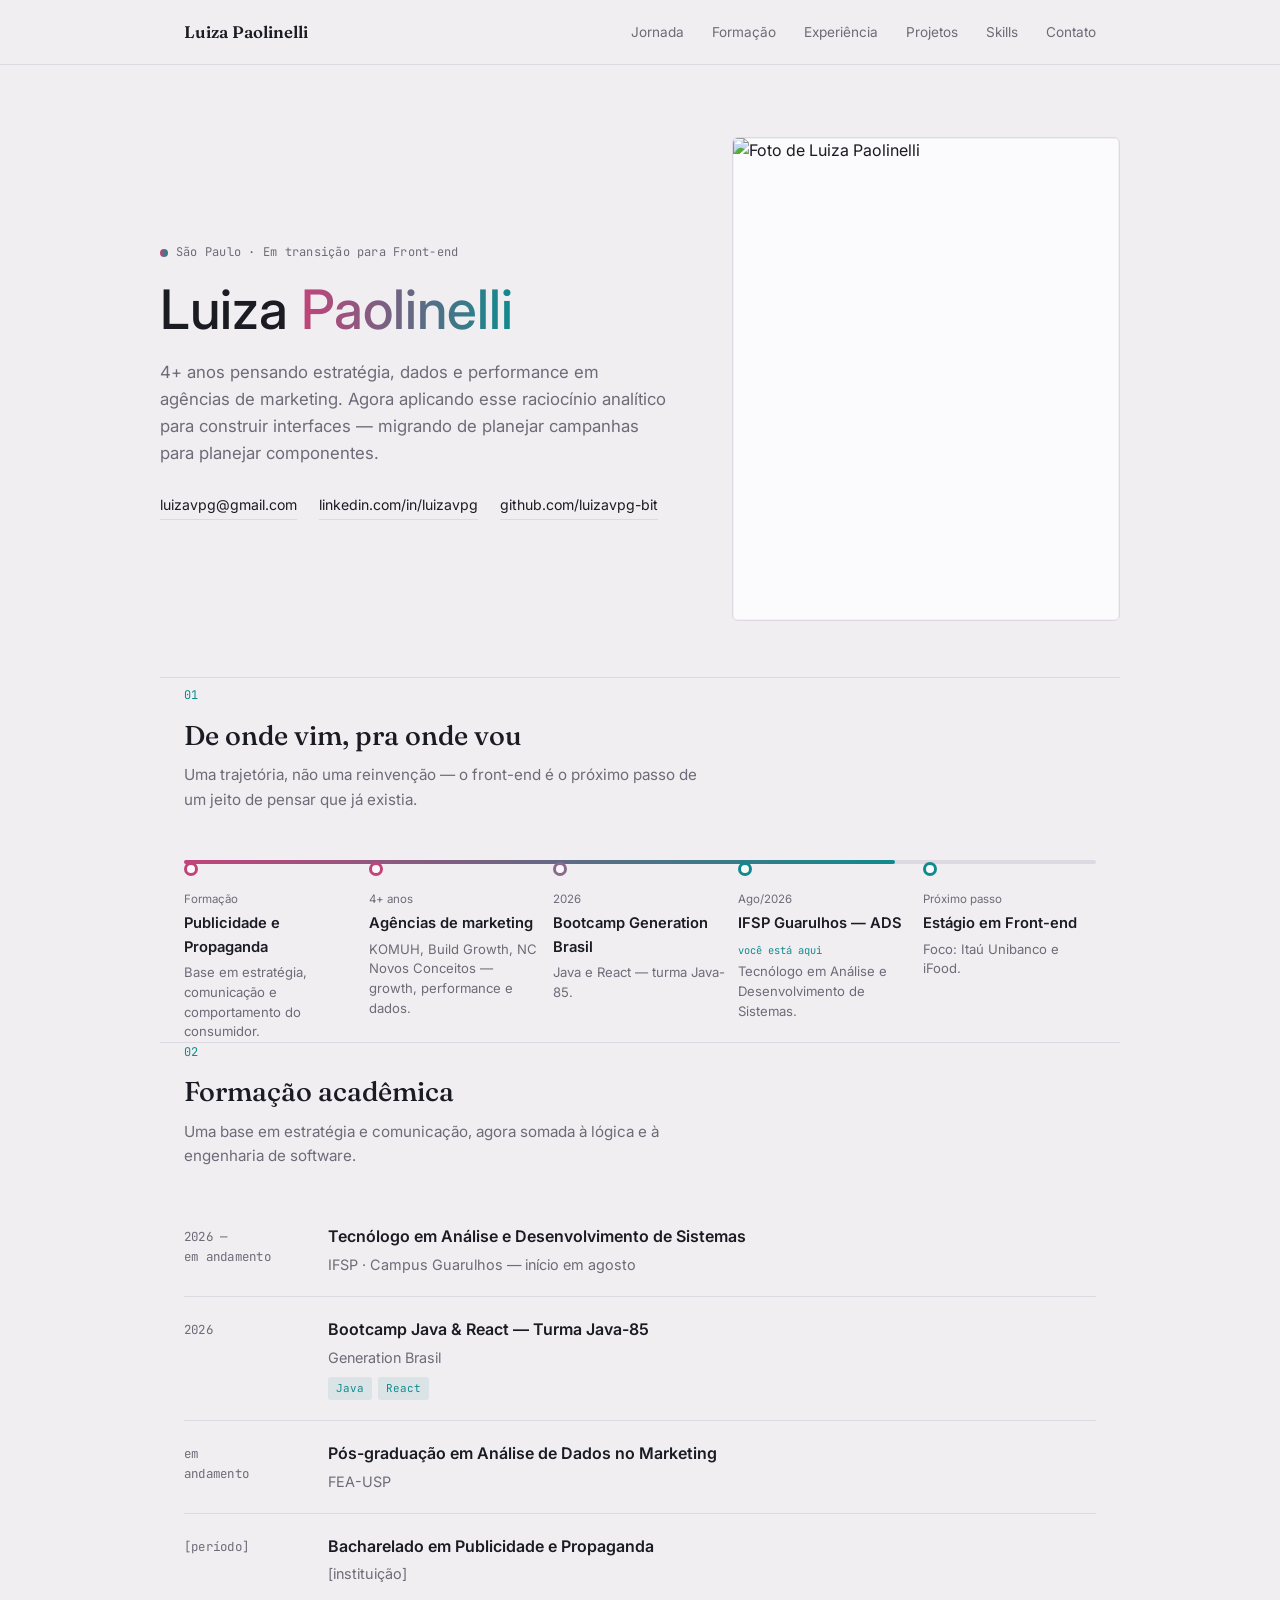
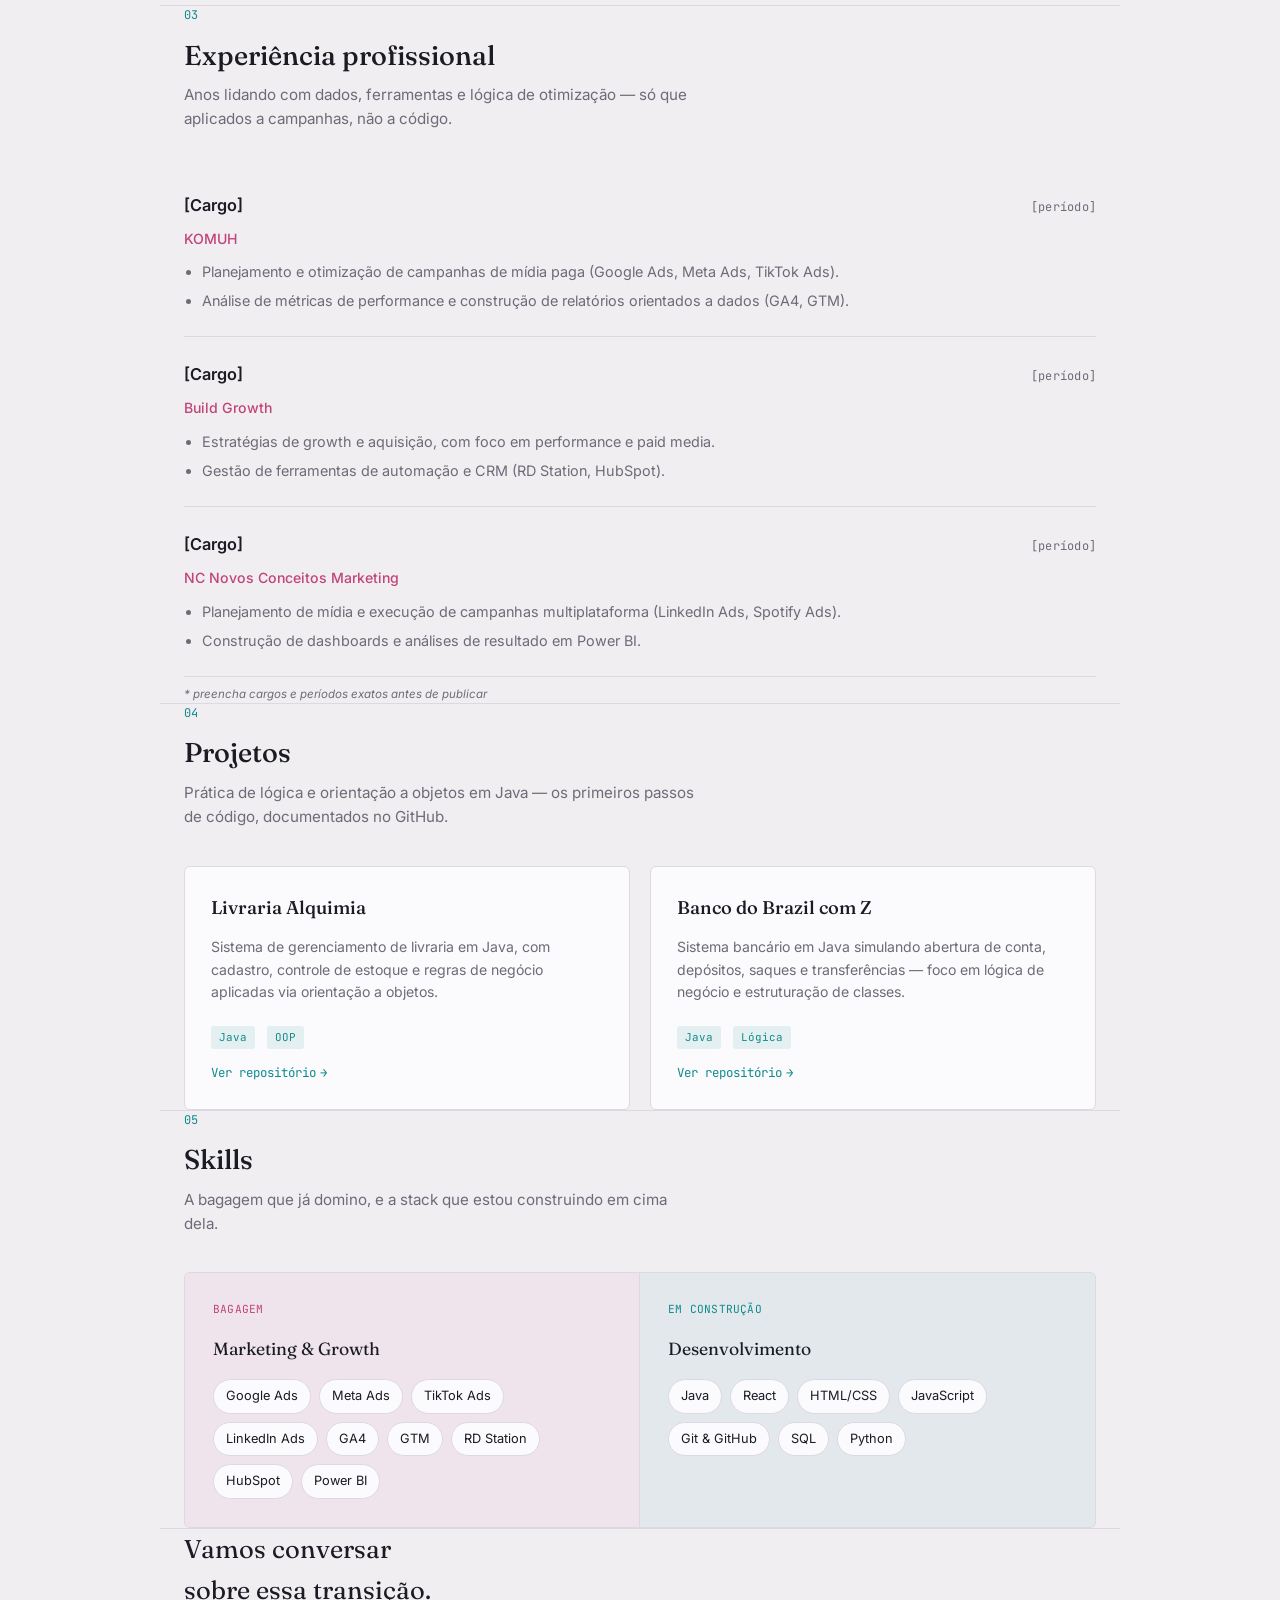
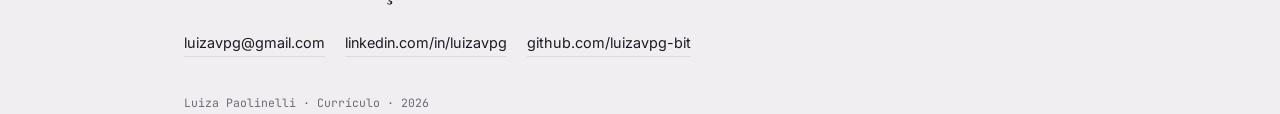
==== index.html @ 7f9cb130 "Add initial HTML resume for Luiza Paolinelli Initial commit of the HTML resume for Luiza Paolinelli," ====
<!DOCTYPE html>
<html lang="pt-BR">
<head>
<meta charset="UTF-8">
<meta name="viewport" content="width=device-width, initial-scale=1">
<title>Luiza Paolinelli — Marketing → Front-end</title>
<meta name="description" content="Currículo de Luiza Paolinelli — em transição de marketing e growth para desenvolvimento front-end.">
<link rel="preconnect" href="https://fonts.googleapis.com">
<link rel="preconnect" href="https://fonts.gstatic.com" crossorigin>
<link href="https://fonts.googleapis.com/css2?family=Fraunces:opsz,wght@9..144,400;9..144,500;9..144,600&family=Inter:wght@400;500;600&family=JetBrains+Mono:wght@400;500&display=swap" rel="stylesheet">
<style>
  :root{
    --bg: #F1EEF2;
    --surface: #FBFAFC;
    --ink: #1A1B23;
    --muted: #6E6B78;
    --line: #DDD8E2;
    --marketing: #C1447A;
    --dev: #0F8B8D;
    --gradient: linear-gradient(90deg, var(--marketing), var(--dev));
  }

  *{ margin:0; padding:0; box-sizing:border-box; }

  html{ scroll-behavior:smooth; }

  body{
    background: var(--bg);
    color: var(--ink);
    font-family:'Inter', sans-serif;
    line-height:1.6;
    -webkit-font-smoothing:antialiased;
  }

  a{ color:inherit; text-decoration:none; }

  .display{ font-family:'Fraunces', serif; }
  .mono{ font-family:'JetBrains Mono', monospace; letter-spacing:0.02em; }

  .wrap{ max-width:960px; margin:0 auto; padding:0 24px; }

  /* NAV */
  nav{
    position:sticky; top:0; z-index:50;
    background:rgba(241,238,242,0.88);
    backdrop-filter:blur(8px);
    border-bottom:1px solid var(--line);
  }
  nav .wrap{ display:flex; align-items:center; justify-content:space-between; height:64px; }
  nav .brand{ font-family:'Fraunces', serif; font-weight:600; font-size:1.05rem; }
  nav ul{ list-style:none; display:flex; gap:28px; }
  nav a{ font-size:0.85rem; color:var(--muted); transition:color .2s; }
  nav a:hover{ color:var(--ink); }
  .nav-toggle{ display:none; }

  @media (max-width:720px){
    nav ul{
      position:fixed; inset:64px 0 auto 0; flex-direction:column; gap:0;
      background:var(--surface); border-bottom:1px solid var(--line);
      padding:8px 24px 20px; transform:translateY(-8px); opacity:0; pointer-events:none;
      transition:opacity .2s, transform .2s;
    }
    nav ul.open{ opacity:1; pointer-events:auto; transform:translateY(0); }
    nav ul li{ padding:10px 0; border-bottom:1px solid var(--line); }
    nav ul li:last-child{ border-bottom:none; }
    .nav-toggle{
      display:block; background:none; border:none; font-size:1.3rem; color:var(--ink); cursor:pointer;
    }
  }

  /* HERO */
  .hero{ padding:72px 0 56px; }
  .hero-grid{ display:grid; grid-template-columns:1.15fr 0.85fr; gap:48px; align-items:center; }
  .eyebrow{
    display:inline-flex; align-items:center; gap:8px;
    font-size:0.75rem; color:var(--muted); margin-bottom:18px;
  }
  .eyebrow::before{
    content:''; width:8px; height:8px; border-radius:50%;
    background:var(--gradient);
  }
  h1{
    font-size:clamp(2.4rem, 5vw, 3.4rem);
    font-weight:500;
    line-height:1.08;
    margin-bottom:20px;
  }
  h1 .accent{
    background:var(--gradient);
    -webkit-background-clip:text; background-clip:text; color:transparent;
  }
  .lede{ font-size:1.05rem; color:var(--muted); max-width:46ch; margin-bottom:28px; }
  .contact-row{ display:flex; flex-wrap:wrap; gap:14px 22px; font-size:0.88rem; }
  .contact-row a{ display:flex; align-items:center; gap:6px; color:var(--ink); border-bottom:1px solid var(--line); padding-bottom:2px; transition:border-color .2s; }
  .contact-row a:hover{ border-color:var(--dev); }

  .portrait{
    aspect-ratio:4/5; border-radius:6px; overflow:hidden;
    background:var(--surface); border:1px solid var(--line);
    position:relative;
  }
  .portrait img{ width:100%; height:100%; object-fit:cover; display:block; }
  .portrait::after{
    content:''; position:absolute; inset:0;
    box-shadow:inset 0 0 0 1px rgba(0,0,0,0.04);
  }

  section{ padding:64px 0; border-top:1px solid var(--line); }
  .section-head{ margin-bottom:36px; }
  .section-num{ font-size:0.75rem; color:var(--dev); margin-bottom:8px; display:block; }
  h2{ font-family:'Fraunces', serif; font-weight:500; font-size:1.7rem; margin-bottom:6px; }
  .section-sub{ color:var(--muted); font-size:0.95rem; max-width:52ch; }

  /* JORNADA — signature element */
  .journey{ position:relative; padding-top:8px; }
  .journey-track{
    position:relative; height:4px; border-radius:2px;
    background:var(--line);
    margin:48px 0 12px;
  }
  .journey-fill{
    position:absolute; left:0; top:0; height:100%; width:78%;
    background:var(--gradient); border-radius:2px;
  }
  .journey-nodes{ position:relative; display:flex; justify-content:space-between; margin-top:-14px; }
  .node{ position:relative; text-align:left; width:19%; }
  .node:first-child{ text-align:left; }
  .node-dot{
    width:14px; height:14px; border-radius:50%; background:var(--surface);
    border:3px solid var(--marketing); margin-bottom:14px;
  }
  .node:nth-child(3) .node-dot{ border-color:#8A6B8F; }
  .node:nth-child(4) .node-dot,
  .node:nth-child(5) .node-dot{ border-color:var(--dev); }
  .node-year{ font-size:0.72rem; color:var(--muted); display:block; margin-bottom:4px; }
  .node-title{ font-weight:600; font-size:0.92rem; margin-bottom:4px; }
  .node-desc{ font-size:0.82rem; color:var(--muted); line-height:1.5; }
  .node.here .node-title::after{
    content:'você está aqui'; display:block; font-family:'JetBrains Mono', monospace;
    font-size:0.65rem; color:var(--dev); margin-top:6px; font-weight:400;
  }

  @media (max-width:720px){
    .journey-track, .journey-fill{ display:none; }
    .journey-nodes{ flex-direction:column; gap:24px; margin-top:0; }
    .node{ width:100%; padding-left:20px; border-left:2px solid var(--line); }
    .node-dot{ position:absolute; left:-8px; top:0; }
  }

  /* FORMAÇÃO */
  .edu-list{ display:flex; flex-direction:column; gap:0; }
  .edu-item{
    display:grid; grid-template-columns:120px 1fr; gap:24px;
    padding:20px 0; border-bottom:1px solid var(--line);
  }
  .edu-item:last-child{ border-bottom:none; }
  .edu-period{ font-size:0.78rem; color:var(--muted); font-family:'JetBrains Mono', monospace; padding-top:3px; }
  .edu-name{ font-weight:600; font-size:1rem; margin-bottom:3px; }
  .edu-inst{ color:var(--muted); font-size:0.9rem; }
  .tag{
    display:inline-block; font-family:'JetBrains Mono', monospace; font-size:0.68rem;
    padding:3px 8px; border-radius:3px; margin-top:8px; margin-right:6px;
    background:rgba(15,139,141,0.1); color:var(--dev);
  }

  /* EXPERIÊNCIA */
  .exp-item{ padding:24px 0; border-bottom:1px solid var(--line); }
  .exp-item:last-child{ border-bottom:none; }
  .exp-head{ display:flex; justify-content:space-between; align-items:baseline; flex-wrap:wrap; gap:6px; margin-bottom:10px; }
  .exp-role{ font-weight:600; font-size:1.02rem; }
  .exp-period{ font-family:'JetBrains Mono', monospace; font-size:0.75rem; color:var(--muted); }
  .exp-company{ color:var(--marketing); font-size:0.88rem; margin-bottom:10px; font-weight:500; }
  .exp-item ul{ padding-left:18px; color:var(--muted); font-size:0.9rem; display:flex; flex-direction:column; gap:6px; }
  .fill-note{ font-size:0.72rem; color:var(--muted); font-style:italic; margin-top:8px; }

  /* PROJETOS */
  .projects{ display:grid; grid-template-columns:1fr 1fr; gap:20px; }
  .project-card{
    background:var(--surface); border:1px solid var(--line); border-radius:6px;
    padding:26px; display:flex; flex-direction:column; gap:14px;
    transition:border-color .2s, transform .2s;
  }
  .project-card:hover{ border-color:var(--dev); transform:translateY(-2px); }
  .project-title{ font-family:'Fraunces', serif; font-size:1.15rem; font-weight:500; }
  .project-desc{ color:var(--muted); font-size:0.88rem; flex:1; }
  .project-tags{ display:flex; gap:6px; flex-wrap:wrap; }
  .project-link{ font-family:'JetBrains Mono', monospace; font-size:0.78rem; color:var(--dev); display:inline-flex; align-items:center; gap:4px; }
  .project-link::after{ content:'→'; transition:transform .2s; }
  .project-card:hover .project-link::after{ transform:translateX(3px); }

  @media (max-width:720px){ .projects{ grid-template-columns:1fr; } }

  /* SKILLS */
  .skills-bridge{ display:grid; grid-template-columns:1fr 1fr; gap:0; border:1px solid var(--line); border-radius:6px; overflow:hidden; }
  .skills-col{ padding:28px; }
  .skills-col.marketing{ background:rgba(193,68,122,0.06); border-right:1px solid var(--line); }
  .skills-col.dev{ background:rgba(15,139,141,0.06); }
  .skills-col-label{ font-family:'JetBrains Mono', monospace; font-size:0.7rem; text-transform:uppercase; margin-bottom:16px; display:block; }
  .marketing .skills-col-label{ color:var(--marketing); }
  .dev .skills-col-label{ color:var(--dev); }
  .skills-col-title{ font-family:'Fraunces', serif; font-size:1.1rem; margin-bottom:16px; }
  .chip-row{ display:flex; flex-wrap:wrap; gap:8px; }
  .chip{ font-size:0.8rem; padding:6px 12px; border-radius:20px; background:var(--surface); border:1px solid var(--line); }

  @media (max-width:720px){ .skills-bridge{ grid-template-columns:1fr; } .skills-col.marketing{ border-right:none; border-bottom:1px solid var(--line); } }

  /* CONTATO / FOOTER */
  footer{ padding:56px 0 40px; border-top:1px solid var(--line); }
  .footer-title{ font-family:'Fraunces', serif; font-size:1.6rem; max-width:16ch; margin-bottom:20px; }
  .footer-links{ display:flex; flex-wrap:wrap; gap:20px; font-size:0.9rem; margin-bottom:32px; }
  .footer-links a{ border-bottom:1px solid var(--line); padding-bottom:2px; }
  .footer-links a:hover{ border-color:var(--dev); }
  .footer-meta{ font-family:'JetBrains Mono', monospace; font-size:0.72rem; color:var(--muted); }

  ::selection{ background:var(--marketing); color:#fff; }

  a:focus-visible, button:focus-visible{ outline:2px solid var(--dev); outline-offset:2px; }

  @media (prefers-reduced-motion:reduce){
    html{ scroll-behavior:auto; }
    *{ transition:none !important; }
  }

  @media (max-width:820px){
    .hero-grid{ grid-template-columns:1fr; }
    .portrait{ max-width:280px; order:-1; }
  }
</style>
</head>
<body>

<nav>
  <div class="wrap">
    <span class="brand">Luiza Paolinelli</span>
    <button class="nav-toggle" aria-label="Abrir menu" onclick="document.querySelector('nav ul').classList.toggle('open')">☰</button>
    <ul>
      <li><a href="#jornada">Jornada</a></li>
      <li><a href="#formacao">Formação</a></li>
      <li><a href="#experiencia">Experiência</a></li>
      <li><a href="#projetos">Projetos</a></li>
      <li><a href="#skills">Skills</a></li>
      <li><a href="#contato">Contato</a></li>
    </ul>
  </div>
</nav>

<header class="hero wrap">
  <div class="hero-grid">
    <div>
      <span class="eyebrow mono">São Paulo · Em transição para Front-end</span>
      <h1>Luiza <span class="accent">Paolinelli</span></h1>
      <p class="lede">4+ anos pensando estratégia, dados e performance em agências de marketing. Agora aplicando esse raciocínio analítico para construir interfaces — migrando de planejar campanhas para planejar componentes.</p>
      <div class="contact-row">
        <a href="mailto:luizavpg@gmail.com">luizavpg@gmail.com</a>
        <a href="https://www.linkedin.com/in/luizavpg/" target="_blank" rel="noopener">linkedin.com/in/luizavpg</a>
        <a href="https://github.com/luizavpg-bit" target="_blank" rel="noopener">github.com/luizavpg-bit</a>
      </div>
    </div>
    <div class="portrait">
      <img src="imagens/luiza-paolinelli.jpg" alt="Foto de Luiza Paolinelli">
    </div>
  </div>
</header>

<section id="jornada" class="wrap journey">
  <div class="section-head">
    <span class="section-num mono">01</span>
    <h2>De onde vim, pra onde vou</h2>
    <p class="section-sub">Uma trajetória, não uma reinvenção — o front-end é o próximo passo de um jeito de pensar que já existia.</p>
  </div>

  <div class="journey-track"><div class="journey-fill"></div></div>
  <div class="journey-nodes">
    <div class="node">
      <div class="node-dot"></div>
      <span class="node-year">Formação</span>
      <div class="node-title">Publicidade e Propaganda</div>
      <div class="node-desc">Base em estratégia, comunicação e comportamento do consumidor.</div>
    </div>
    <div class="node">
      <div class="node-dot"></div>
      <span class="node-year">4+ anos</span>
      <div class="node-title">Agências de marketing</div>
      <div class="node-desc">KOMUH, Build Growth, NC Novos Conceitos — growth, performance e dados.</div>
    </div>
    <div class="node">
      <div class="node-dot"></div>
      <span class="node-year">2026</span>
      <div class="node-title">Bootcamp Generation Brasil</div>
      <div class="node-desc">Java e React — turma Java-85.</div>
    </div>
    <div class="node here">
      <div class="node-dot"></div>
      <span class="node-year">Ago/2026</span>
      <div class="node-title">IFSP Guarulhos — ADS</div>
      <div class="node-desc">Tecnólogo em Análise e Desenvolvimento de Sistemas.</div>
    </div>
    <div class="node">
      <div class="node-dot"></div>
      <span class="node-year">Próximo passo</span>
      <div class="node-title">Estágio em Front-end</div>
      <div class="node-desc">Foco: Itaú Unibanco e iFood.</div>
    </div>
  </div>
</section>

<section id="formacao" class="wrap">
  <div class="section-head">
    <span class="section-num mono">02</span>
    <h2>Formação acadêmica</h2>
    <p class="section-sub">Uma base em estratégia e comunicação, agora somada à lógica e à engenharia de software.</p>
  </div>
  <div class="edu-list">
    <div class="edu-item">
      <span class="edu-period mono">2026 —<br>em andamento</span>
      <div>
        <div class="edu-name">Tecnólogo em Análise e Desenvolvimento de Sistemas</div>
        <div class="edu-inst">IFSP · Campus Guarulhos — início em agosto</div>
      </div>
    </div>
    <div class="edu-item">
      <span class="edu-period mono">2026</span>
      <div>
        <div class="edu-name">Bootcamp Java &amp; React — Turma Java-85</div>
        <div class="edu-inst">Generation Brasil</div>
        <span class="tag">Java</span><span class="tag">React</span>
      </div>
    </div>
    <div class="edu-item">
      <span class="edu-period mono">em<br>andamento</span>
      <div>
        <div class="edu-name">Pós-graduação em Análise de Dados no Marketing</div>
        <div class="edu-inst">FEA-USP</div>
      </div>
    </div>
    <div class="edu-item">
      <span class="edu-period mono">[período]</span>
      <div>
        <div class="edu-name">Bacharelado em Publicidade e Propaganda</div>
        <div class="edu-inst">[instituição]</div>
      </div>
    </div>
  </div>
</section>

<section id="experiencia" class="wrap">
  <div class="section-head">
    <span class="section-num mono">03</span>
    <h2>Experiência profissional</h2>
    <p class="section-sub">Anos lidando com dados, ferramentas e lógica de otimização — só que aplicados a campanhas, não a código.</p>
  </div>

  <div class="exp-item">
    <div class="exp-head">
      <span class="exp-role">[Cargo]</span>
      <span class="exp-period mono">[período]</span>
    </div>
    <div class="exp-company">KOMUH</div>
    <ul>
      <li>Planejamento e otimização de campanhas de mídia paga (Google Ads, Meta Ads, TikTok Ads).</li>
      <li>Análise de métricas de performance e construção de relatórios orientados a dados (GA4, GTM).</li>
    </ul>
  </div>

  <div class="exp-item">
    <div class="exp-head">
      <span class="exp-role">[Cargo]</span>
      <span class="exp-period mono">[período]</span>
    </div>
    <div class="exp-company">Build Growth</div>
    <ul>
      <li>Estratégias de growth e aquisição, com foco em performance e paid media.</li>
      <li>Gestão de ferramentas de automação e CRM (RD Station, HubSpot).</li>
    </ul>
  </div>

  <div class="exp-item">
    <div class="exp-head">
      <span class="exp-role">[Cargo]</span>
      <span class="exp-period mono">[período]</span>
    </div>
    <div class="exp-company">NC Novos Conceitos Marketing</div>
    <ul>
      <li>Planejamento de mídia e execução de campanhas multiplataforma (LinkedIn Ads, Spotify Ads).</li>
      <li>Construção de dashboards e análises de resultado em Power BI.</li>
    </ul>
  </div>
  <p class="fill-note">* preencha cargos e períodos exatos antes de publicar</p>
</section>

<section id="projetos" class="wrap">
  <div class="section-head">
    <span class="section-num mono">04</span>
    <h2>Projetos</h2>
    <p class="section-sub">Prática de lógica e orientação a objetos em Java — os primeiros passos de código, documentados no GitHub.</p>
  </div>
  <div class="projects">
    <div class="project-card">
      <span class="project-title">Livraria Alquimia</span>
      <p class="project-desc">Sistema de gerenciamento de livraria em Java, com cadastro, controle de estoque e regras de negócio aplicadas via orientação a objetos.</p>
      <div class="project-tags"><span class="tag">Java</span><span class="tag">OOP</span></div>
      <a class="project-link" href="https://github.com/luizavpg-bit/projeto_livraria_alquimia" target="_blank" rel="noopener">Ver repositório</a>
    </div>
    <div class="project-card">
      <span class="project-title">Banco do Brazil com Z</span>
      <p class="project-desc">Sistema bancário em Java simulando abertura de conta, depósitos, saques e transferências — foco em lógica de negócio e estruturação de classes.</p>
      <div class="project-tags"><span class="tag">Java</span><span class="tag">Lógica</span></div>
      <a class="project-link" href="https://github.com/luizavpg-bit/conta_bancaria" target="_blank" rel="noopener">Ver repositório</a>
    </div>
  </div>
</section>

<section id="skills" class="wrap">
  <div class="section-head">
    <span class="section-num mono">05</span>
    <h2>Skills</h2>
    <p class="section-sub">A bagagem que já domino, e a stack que estou construindo em cima dela.</p>
  </div>
  <div class="skills-bridge">
    <div class="skills-col marketing">
      <span class="skills-col-label mono">Bagagem</span>
      <div class="skills-col-title">Marketing &amp; Growth</div>
      <div class="chip-row">
        <span class="chip">Google Ads</span>
        <span class="chip">Meta Ads</span>
        <span class="chip">TikTok Ads</span>
        <span class="chip">LinkedIn Ads</span>
        <span class="chip">GA4</span>
        <span class="chip">GTM</span>
        <span class="chip">RD Station</span>
        <span class="chip">HubSpot</span>
        <span class="chip">Power BI</span>
      </div>
    </div>
    <div class="skills-col dev">
      <span class="skills-col-label mono">Em construção</span>
      <div class="skills-col-title">Desenvolvimento</div>
      <div class="chip-row">
        <span class="chip">Java</span>
        <span class="chip">React</span>
        <span class="chip">HTML/CSS</span>
        <span class="chip">JavaScript</span>
        <span class="chip">Git &amp; GitHub</span>
        <span class="chip">SQL</span>
        <span class="chip">Python</span>
      </div>
    </div>
  </div>
</section>

<footer id="contato" class="wrap">
  <div class="footer-title">Vamos conversar sobre essa transição.</div>
  <div class="footer-links">
    <a href="mailto:luizavpg@gmail.com">luizavpg@gmail.com</a>
    <a href="https://www.linkedin.com/in/luizavpg/" target="_blank" rel="noopener">linkedin.com/in/luizavpg</a>
    <a href="https://github.com/luizavpg-bit" target="_blank" rel="noopener">github.com/luizavpg-bit</a>
  </div>
  <span class="footer-meta">Luiza Paolinelli · Currículo · 2026</span>
</footer>

</body>
</html>
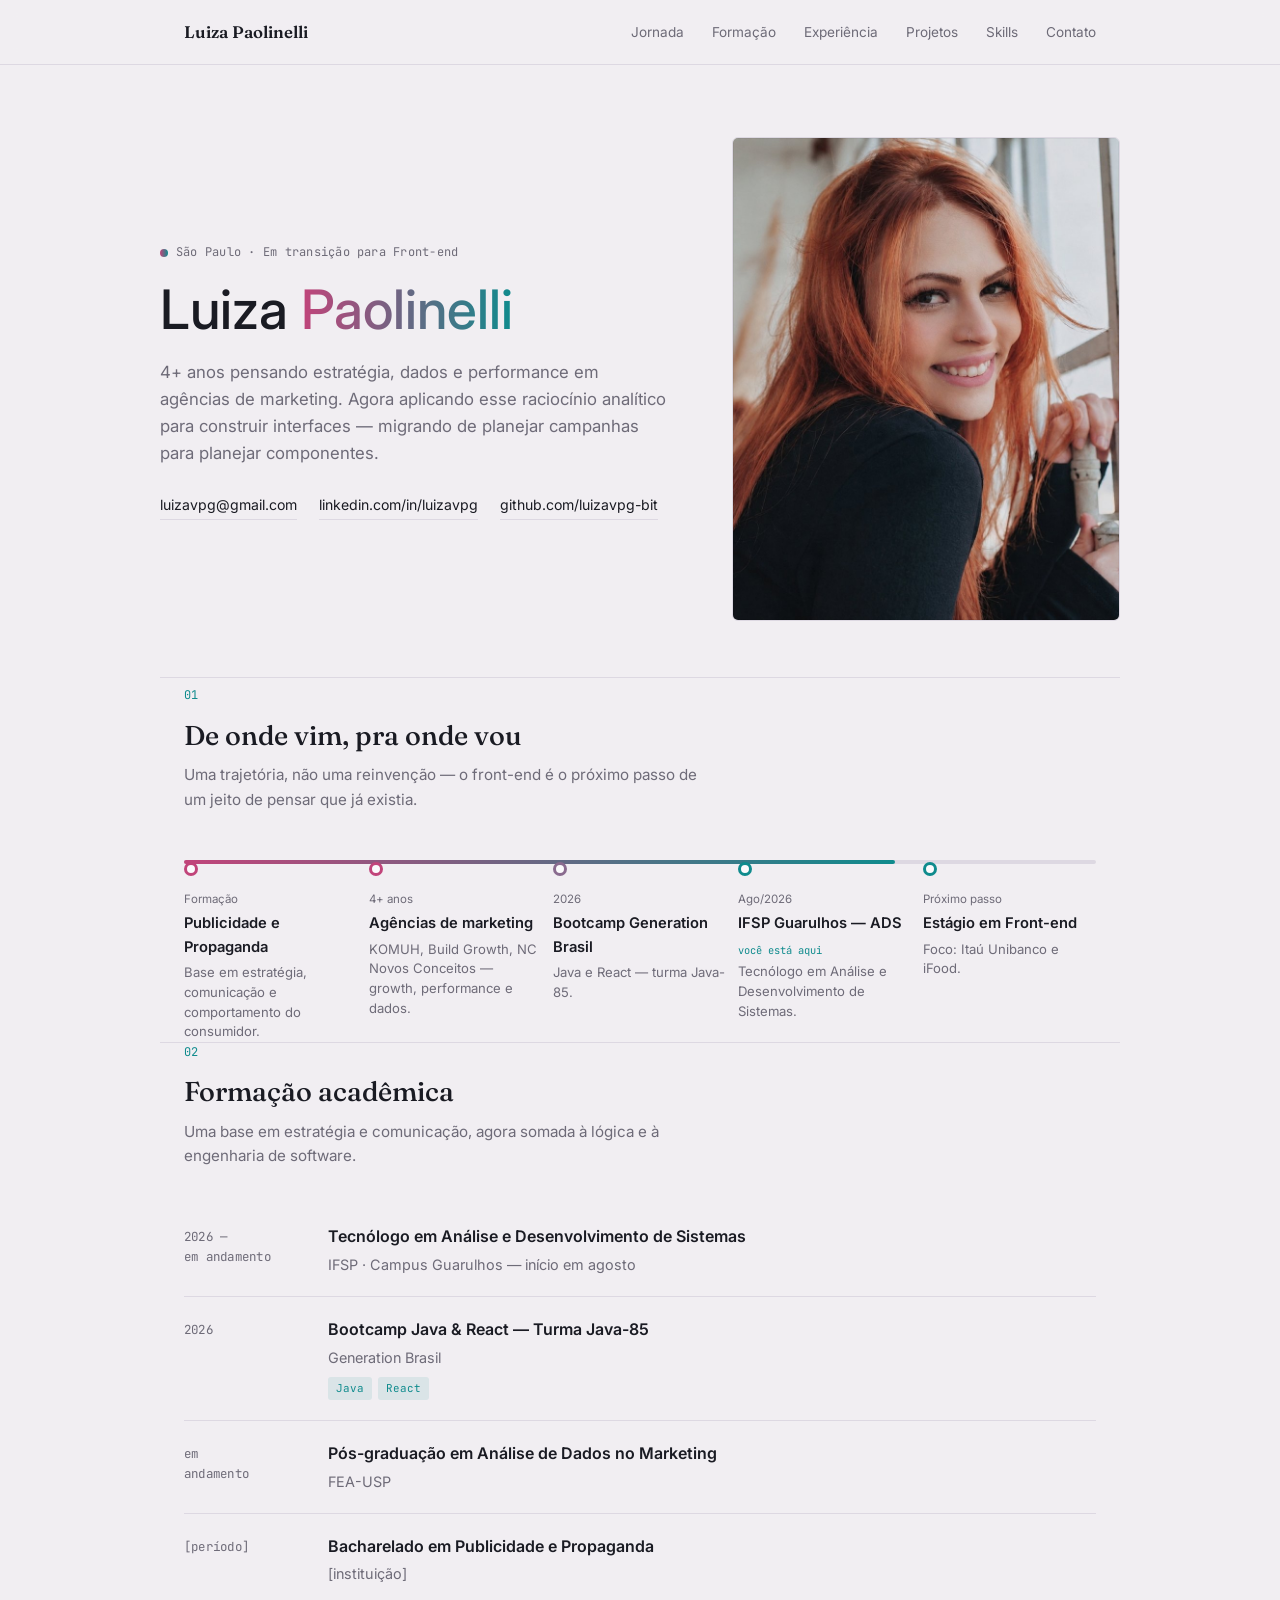
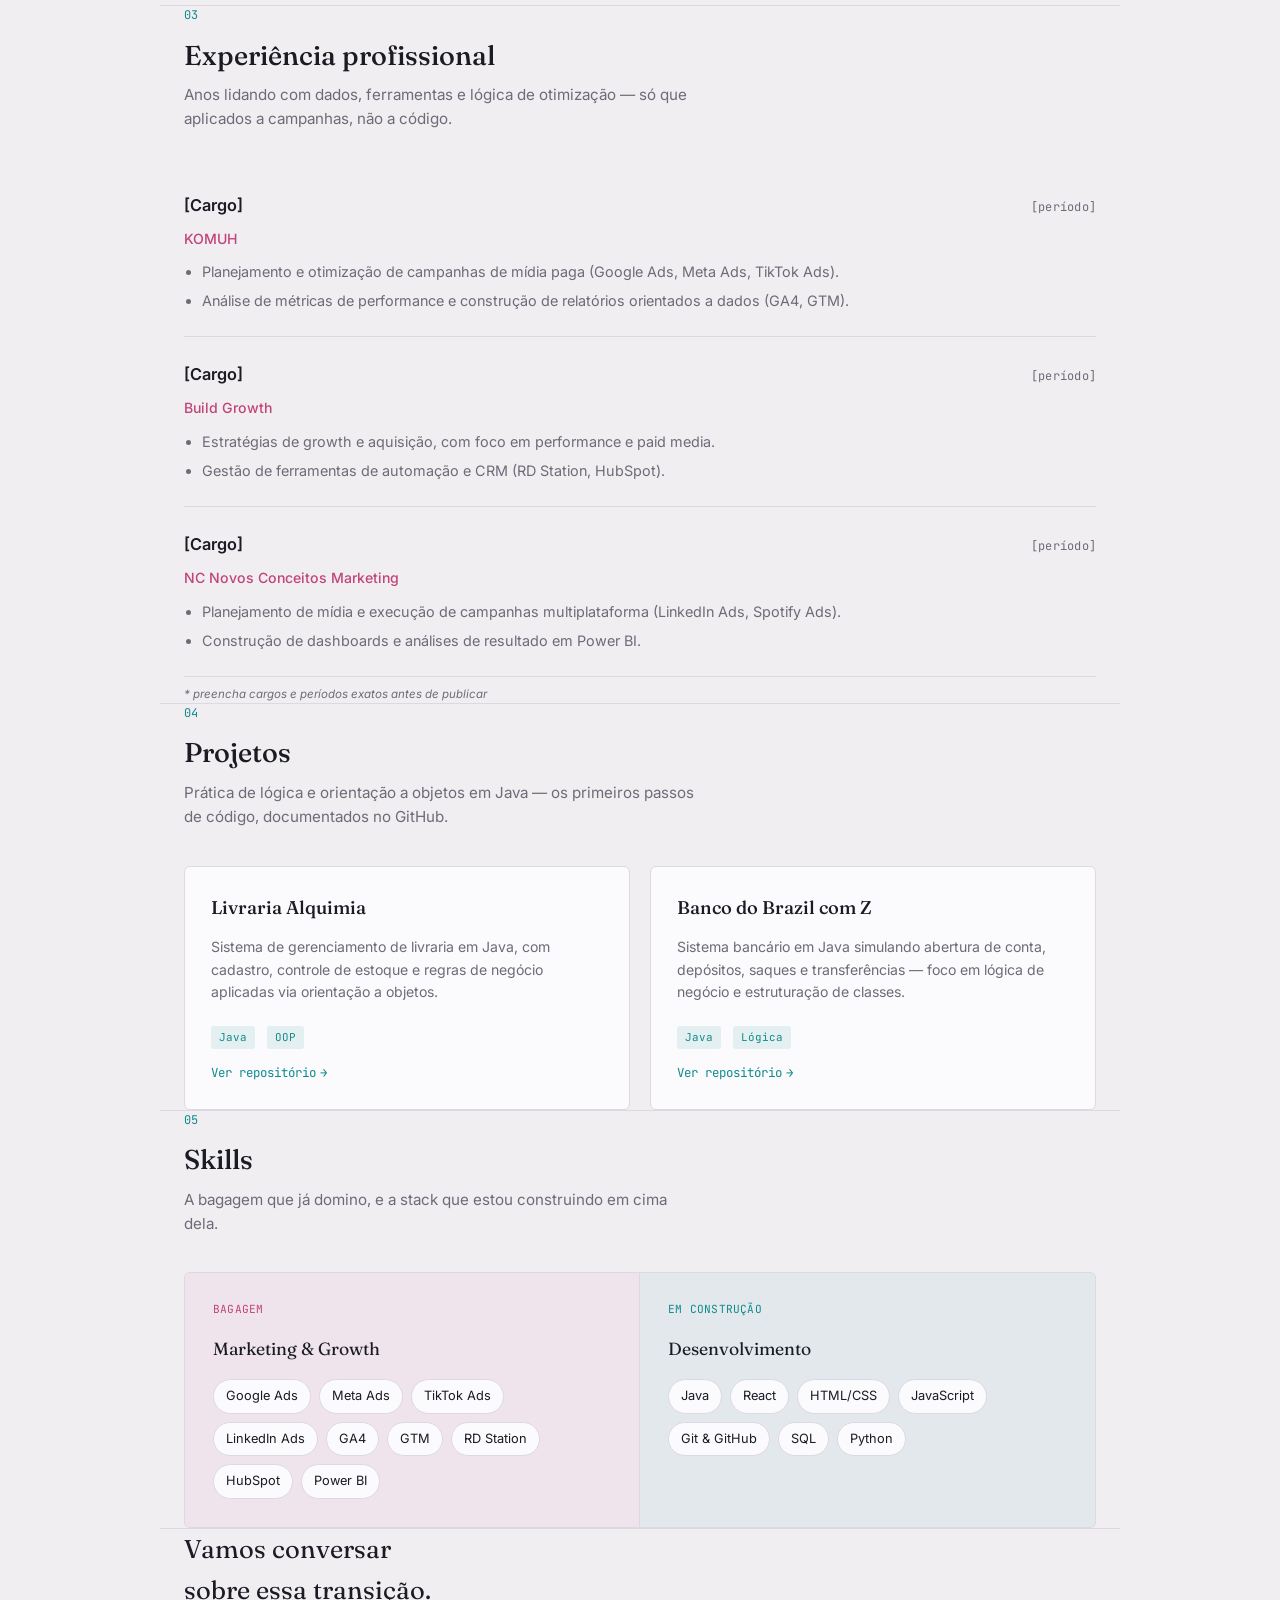
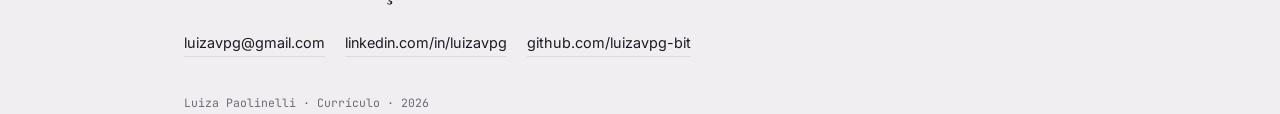
==== commit 7b8a53e0: "Update title and description for Luiza Paolinelli" ====
--- a/index.html
+++ b/index.html
@@ -3,8 +3,8 @@
 <head>
 <meta charset="UTF-8">
 <meta name="viewport" content="width=device-width, initial-scale=1">
-<title>Luiza Paolinelli — Marketing → Front-end</title>
-<meta name="description" content="Currículo de Luiza Paolinelli — em transição de marketing e growth para desenvolvimento front-end.">
+<title>Luiza Paolinelli — Marketing → Dev Full Stack</title>
+<meta name="description" content="Currículo de Luiza Paolinelli — Desenvolvedora Full Stack ">
 <link rel="preconnect" href="https://fonts.googleapis.com">
 <link rel="preconnect" href="https://fonts.gstatic.com" crossorigin>
 <link href="https://fonts.googleapis.com/css2?family=Fraunces:opsz,wght@9..144,400;9..144,500;9..144,600&family=Inter:wght@400;500;600&family=JetBrains+Mono:wght@400;500&display=swap" rel="stylesheet">
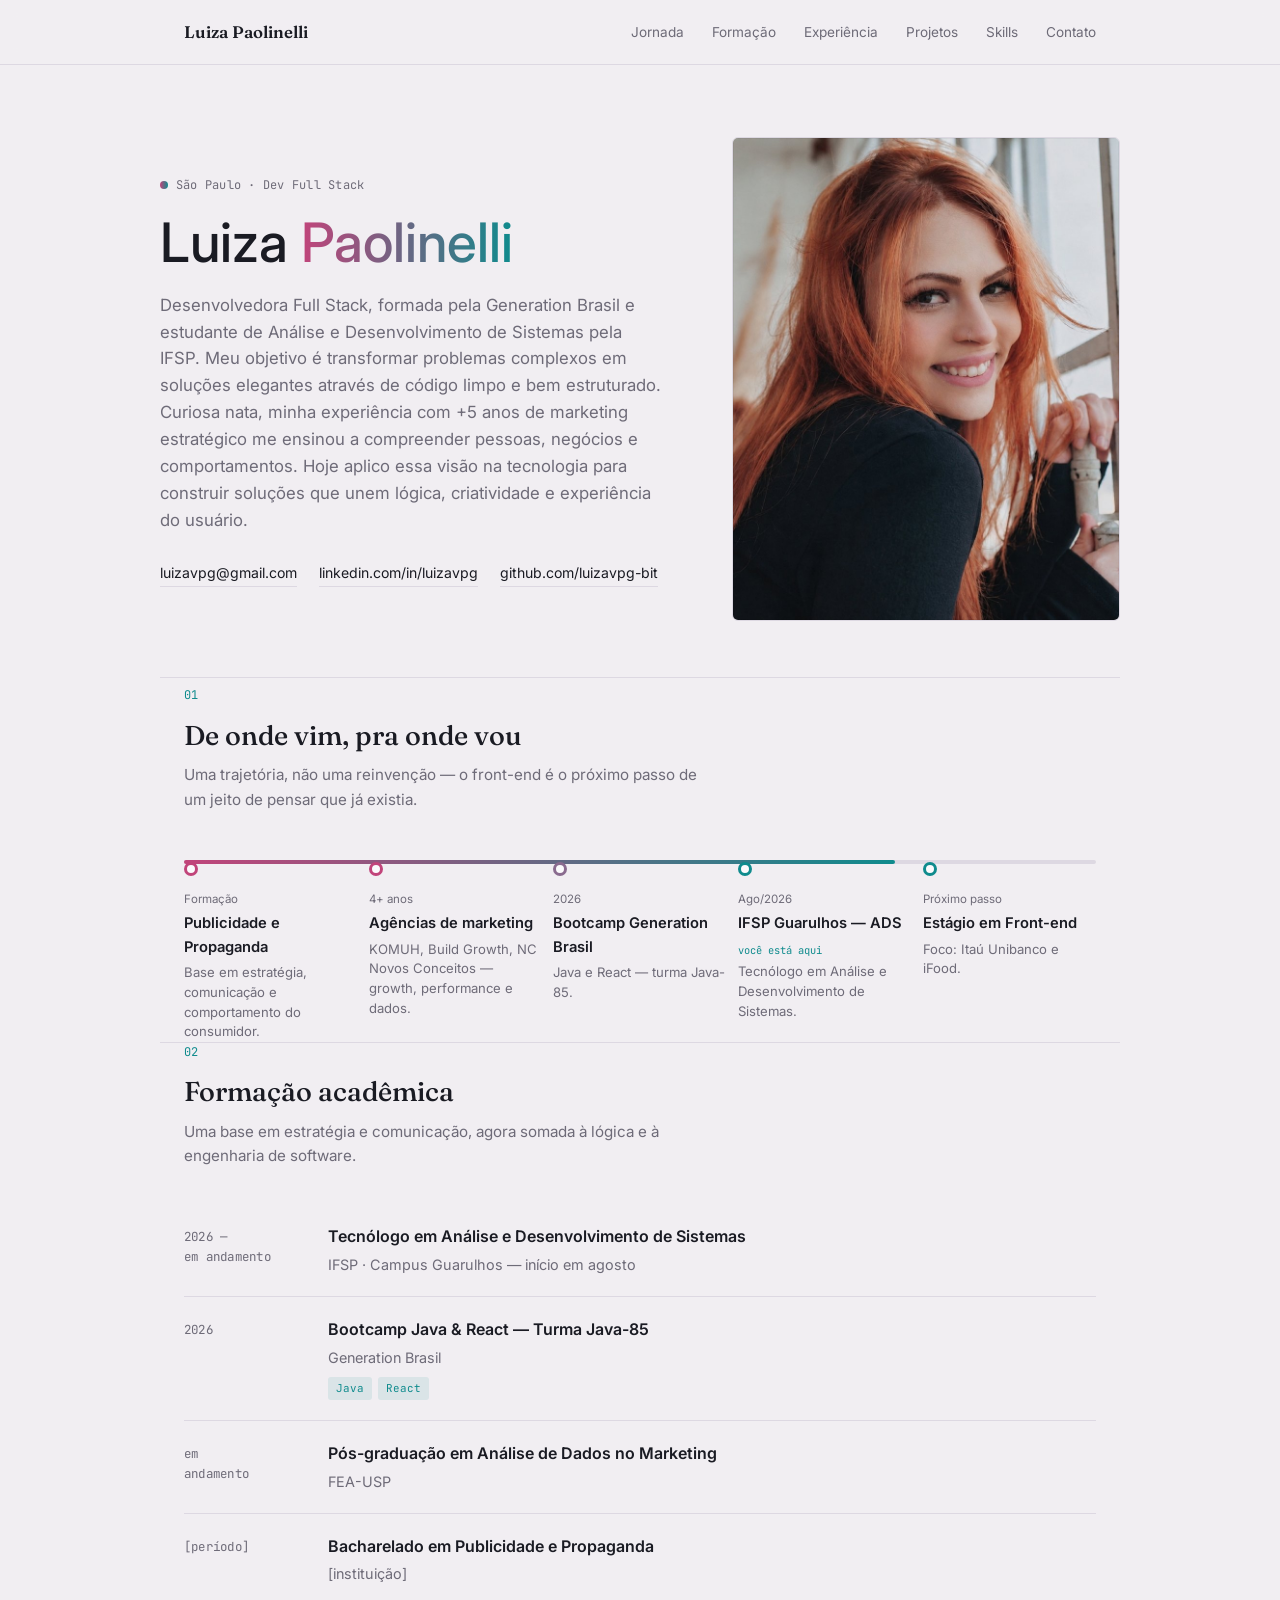
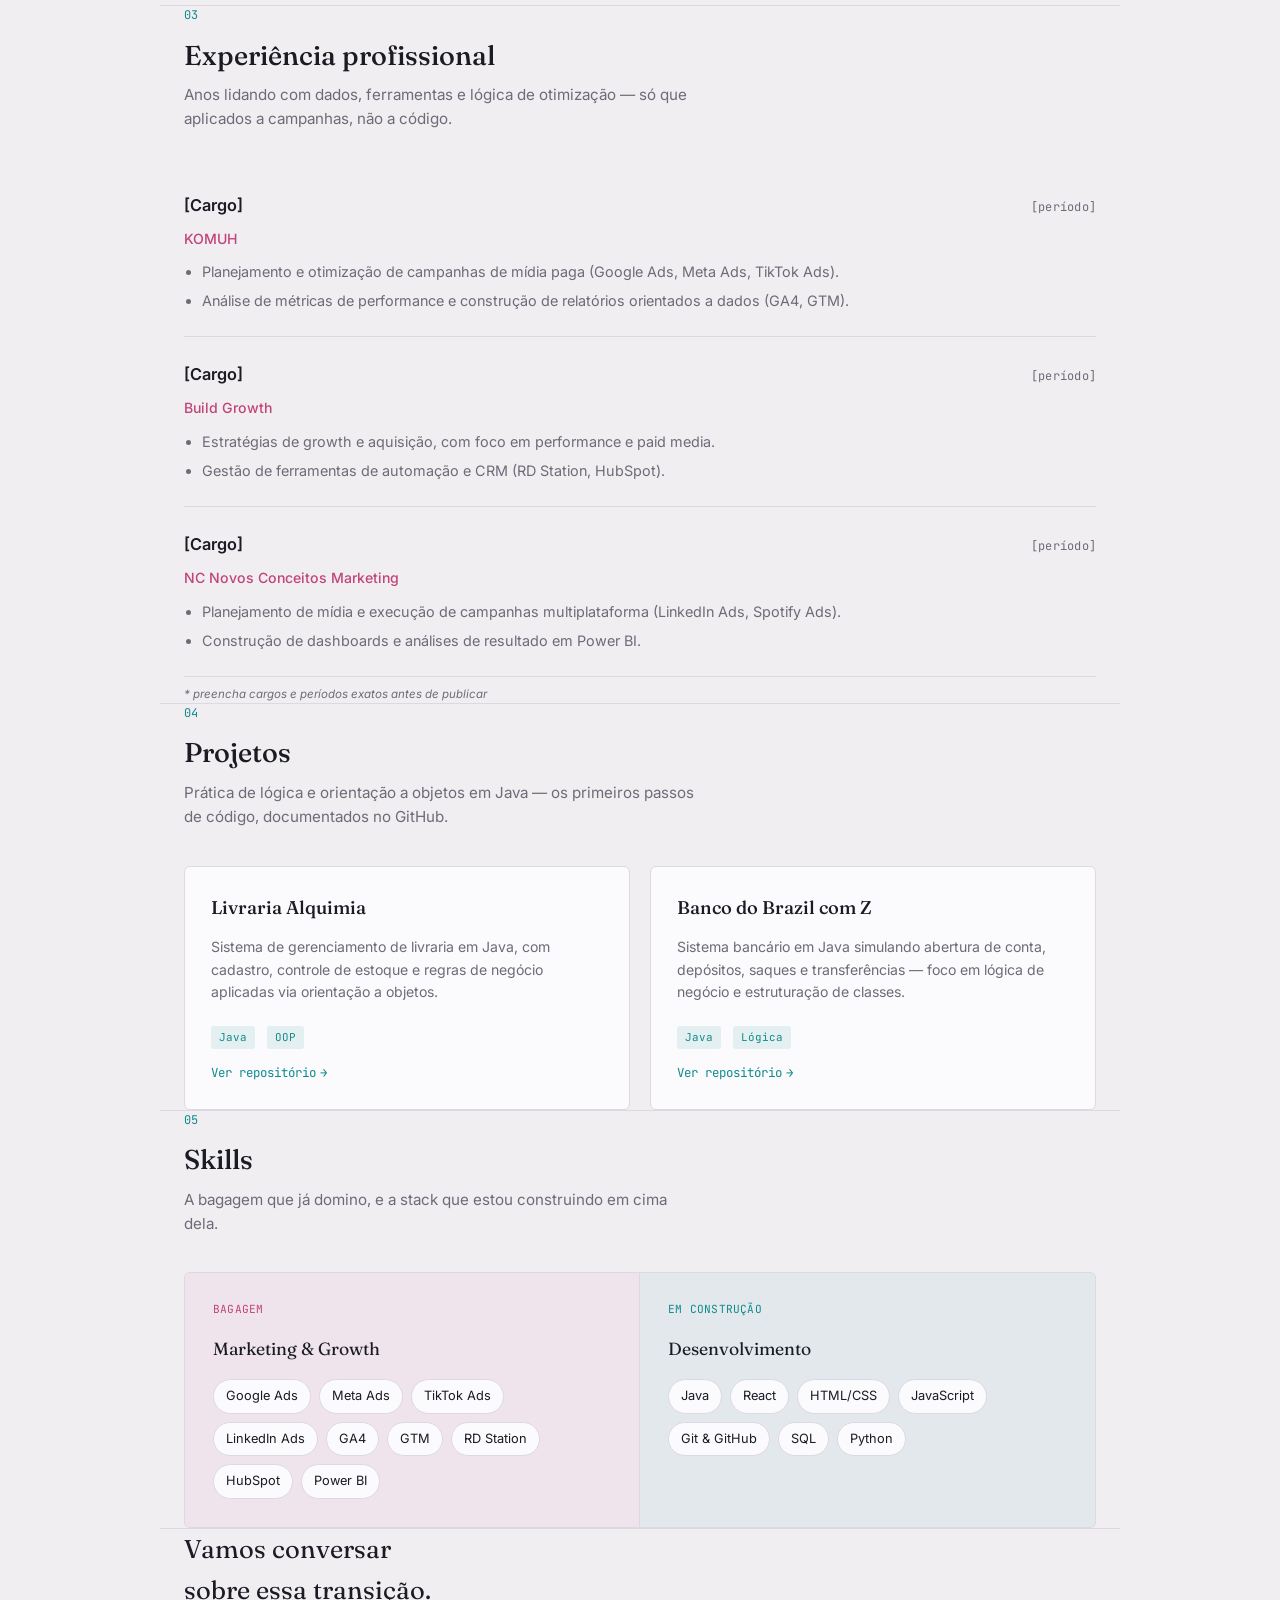
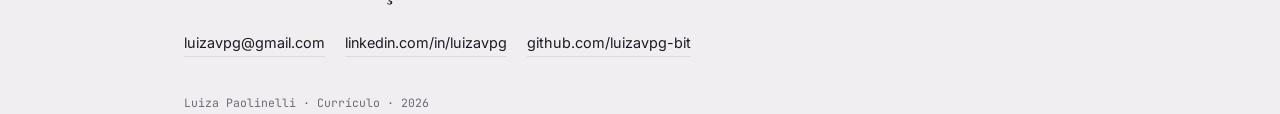
==== commit 7b0ff68e: "Change job title and update personal description Updated the header section to reflect a new job tit" ====
--- a/index.html
+++ b/index.html
@@ -247,9 +247,10 @@
 <header class="hero wrap">
   <div class="hero-grid">
     <div>
-      <span class="eyebrow mono">São Paulo · Em transição para Front-end</span>
+      <span class="eyebrow mono">São Paulo · Dev Full Stack</span>
       <h1>Luiza <span class="accent">Paolinelli</span></h1>
-      <p class="lede">4+ anos pensando estratégia, dados e performance em agências de marketing. Agora aplicando esse raciocínio analítico para construir interfaces — migrando de planejar campanhas para planejar componentes.</p>
+      <p class="lede">Desenvolvedora Full Stack, formada pela Generation Brasil e estudante de Análise e Desenvolvimento de Sistemas pela IFSP. Meu objetivo é transformar problemas complexos em soluções elegantes através de código limpo e bem estruturado.
+Curiosa nata, minha experiência com +5 anos de marketing estratégico me ensinou a compreender pessoas, negócios e comportamentos. Hoje aplico essa visão na tecnologia para construir soluções que unem lógica, criatividade e experiência do usuário.</p>
       <div class="contact-row">
         <a href="mailto:luizavpg@gmail.com">luizavpg@gmail.com</a>
         <a href="https://www.linkedin.com/in/luizavpg/" target="_blank" rel="noopener">linkedin.com/in/luizavpg</a>
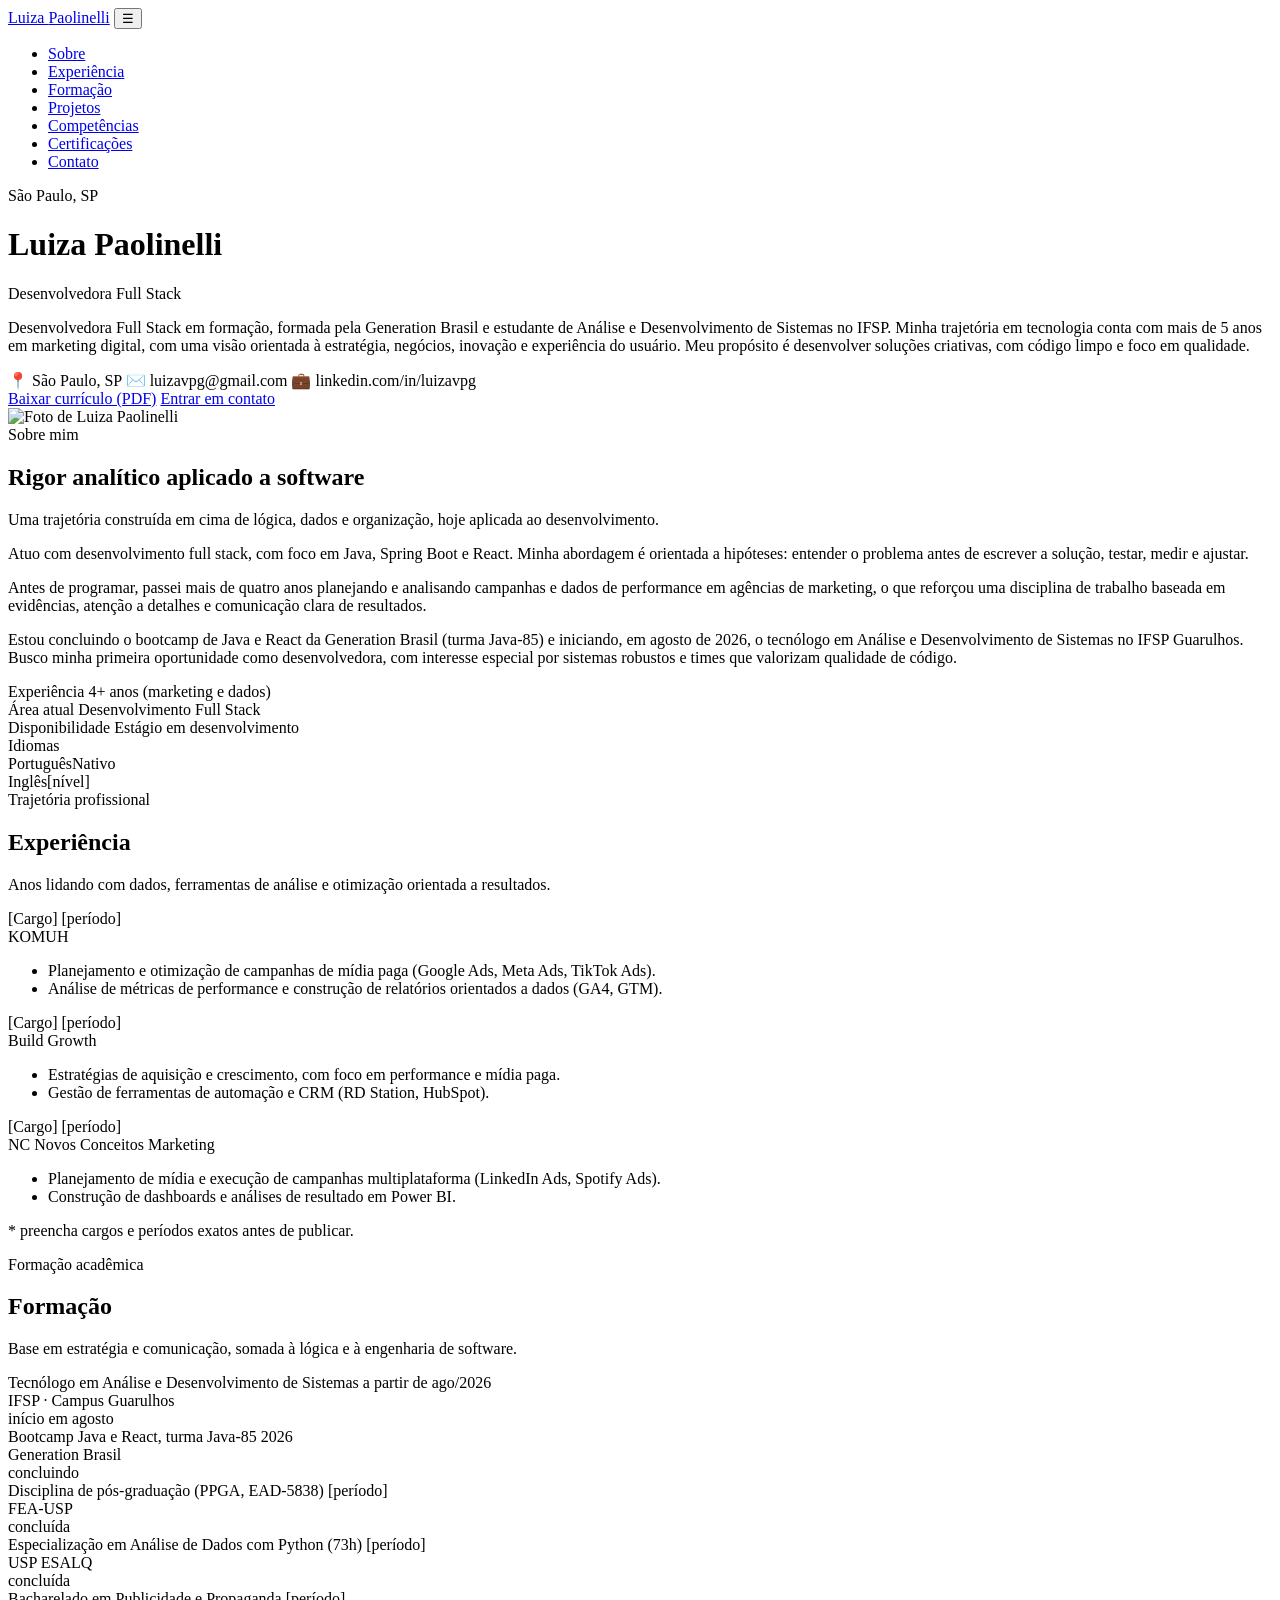
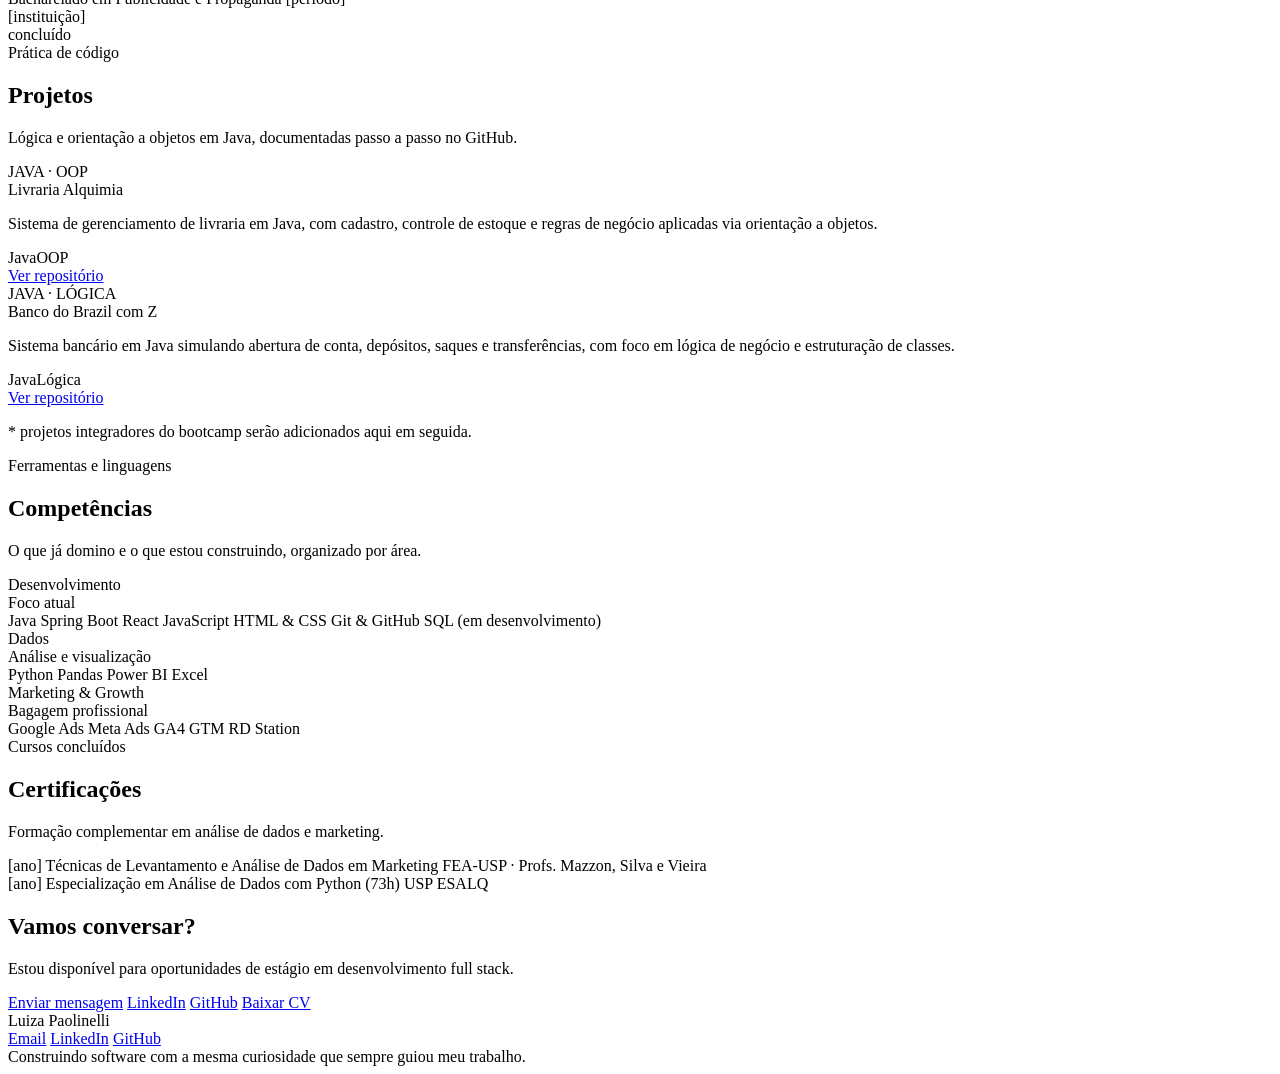
==== commit c83eca93: "Update print statement from 'Hello' to 'Goodbye'" ====
--- a/index.html
+++ b/index.html
@@ -3,461 +3,336 @@
 <head>
 <meta charset="UTF-8">
 <meta name="viewport" content="width=device-width, initial-scale=1">
-<title>Luiza Paolinelli — Marketing → Dev Full Stack</title>
-<meta name="description" content="Currículo de Luiza Paolinelli — Desenvolvedora Full Stack ">
+<title>Luiza Paolinelli · Desenvolvedora Full Stack</title>
+<meta name="description" content="Currículo online de Luiza Paolinelli, desenvolvedora full stack (Java + React).">
 <link rel="preconnect" href="https://fonts.googleapis.com">
 <link rel="preconnect" href="https://fonts.gstatic.com" crossorigin>
-<link href="https://fonts.googleapis.com/css2?family=Fraunces:opsz,wght@9..144,400;9..144,500;9..144,600&family=Inter:wght@400;500;600&family=JetBrains+Mono:wght@400;500&display=swap" rel="stylesheet">
-<style>
-  :root{
-    --bg: #F1EEF2;
-    --surface: #FBFAFC;
-    --ink: #1A1B23;
-    --muted: #6E6B78;
-    --line: #DDD8E2;
-    --marketing: #C1447A;
-    --dev: #0F8B8D;
-    --gradient: linear-gradient(90deg, var(--marketing), var(--dev));
-  }
-
-  *{ margin:0; padding:0; box-sizing:border-box; }
-
-  html{ scroll-behavior:smooth; }
-
-  body{
-    background: var(--bg);
-    color: var(--ink);
-    font-family:'Inter', sans-serif;
-    line-height:1.6;
-    -webkit-font-smoothing:antialiased;
-  }
-
-  a{ color:inherit; text-decoration:none; }
-
-  .display{ font-family:'Fraunces', serif; }
-  .mono{ font-family:'JetBrains Mono', monospace; letter-spacing:0.02em; }
-
-  .wrap{ max-width:960px; margin:0 auto; padding:0 24px; }
-
-  /* NAV */
-  nav{
-    position:sticky; top:0; z-index:50;
-    background:rgba(241,238,242,0.88);
-    backdrop-filter:blur(8px);
-    border-bottom:1px solid var(--line);
-  }
-  nav .wrap{ display:flex; align-items:center; justify-content:space-between; height:64px; }
-  nav .brand{ font-family:'Fraunces', serif; font-weight:600; font-size:1.05rem; }
-  nav ul{ list-style:none; display:flex; gap:28px; }
-  nav a{ font-size:0.85rem; color:var(--muted); transition:color .2s; }
-  nav a:hover{ color:var(--ink); }
-  .nav-toggle{ display:none; }
-
-  @media (max-width:720px){
-    nav ul{
-      position:fixed; inset:64px 0 auto 0; flex-direction:column; gap:0;
-      background:var(--surface); border-bottom:1px solid var(--line);
-      padding:8px 24px 20px; transform:translateY(-8px); opacity:0; pointer-events:none;
-      transition:opacity .2s, transform .2s;
-    }
-    nav ul.open{ opacity:1; pointer-events:auto; transform:translateY(0); }
-    nav ul li{ padding:10px 0; border-bottom:1px solid var(--line); }
-    nav ul li:last-child{ border-bottom:none; }
-    .nav-toggle{
-      display:block; background:none; border:none; font-size:1.3rem; color:var(--ink); cursor:pointer;
-    }
-  }
-
-  /* HERO */
-  .hero{ padding:72px 0 56px; }
-  .hero-grid{ display:grid; grid-template-columns:1.15fr 0.85fr; gap:48px; align-items:center; }
-  .eyebrow{
-    display:inline-flex; align-items:center; gap:8px;
-    font-size:0.75rem; color:var(--muted); margin-bottom:18px;
-  }
-  .eyebrow::before{
-    content:''; width:8px; height:8px; border-radius:50%;
-    background:var(--gradient);
-  }
-  h1{
-    font-size:clamp(2.4rem, 5vw, 3.4rem);
-    font-weight:500;
-    line-height:1.08;
-    margin-bottom:20px;
-  }
-  h1 .accent{
-    background:var(--gradient);
-    -webkit-background-clip:text; background-clip:text; color:transparent;
-  }
-  .lede{ font-size:1.05rem; color:var(--muted); max-width:46ch; margin-bottom:28px; }
-  .contact-row{ display:flex; flex-wrap:wrap; gap:14px 22px; font-size:0.88rem; }
-  .contact-row a{ display:flex; align-items:center; gap:6px; color:var(--ink); border-bottom:1px solid var(--line); padding-bottom:2px; transition:border-color .2s; }
-  .contact-row a:hover{ border-color:var(--dev); }
-
-  .portrait{
-    aspect-ratio:4/5; border-radius:6px; overflow:hidden;
-    background:var(--surface); border:1px solid var(--line);
-    position:relative;
-  }
-  .portrait img{ width:100%; height:100%; object-fit:cover; display:block; }
-  .portrait::after{
-    content:''; position:absolute; inset:0;
-    box-shadow:inset 0 0 0 1px rgba(0,0,0,0.04);
-  }
-
-  section{ padding:64px 0; border-top:1px solid var(--line); }
-  .section-head{ margin-bottom:36px; }
-  .section-num{ font-size:0.75rem; color:var(--dev); margin-bottom:8px; display:block; }
-  h2{ font-family:'Fraunces', serif; font-weight:500; font-size:1.7rem; margin-bottom:6px; }
-  .section-sub{ color:var(--muted); font-size:0.95rem; max-width:52ch; }
-
-  /* JORNADA — signature element */
-  .journey{ position:relative; padding-top:8px; }
-  .journey-track{
-    position:relative; height:4px; border-radius:2px;
-    background:var(--line);
-    margin:48px 0 12px;
-  }
-  .journey-fill{
-    position:absolute; left:0; top:0; height:100%; width:78%;
-    background:var(--gradient); border-radius:2px;
-  }
-  .journey-nodes{ position:relative; display:flex; justify-content:space-between; margin-top:-14px; }
-  .node{ position:relative; text-align:left; width:19%; }
-  .node:first-child{ text-align:left; }
-  .node-dot{
-    width:14px; height:14px; border-radius:50%; background:var(--surface);
-    border:3px solid var(--marketing); margin-bottom:14px;
-  }
-  .node:nth-child(3) .node-dot{ border-color:#8A6B8F; }
-  .node:nth-child(4) .node-dot,
-  .node:nth-child(5) .node-dot{ border-color:var(--dev); }
-  .node-year{ font-size:0.72rem; color:var(--muted); display:block; margin-bottom:4px; }
-  .node-title{ font-weight:600; font-size:0.92rem; margin-bottom:4px; }
-  .node-desc{ font-size:0.82rem; color:var(--muted); line-height:1.5; }
-  .node.here .node-title::after{
-    content:'você está aqui'; display:block; font-family:'JetBrains Mono', monospace;
-    font-size:0.65rem; color:var(--dev); margin-top:6px; font-weight:400;
-  }
-
-  @media (max-width:720px){
-    .journey-track, .journey-fill{ display:none; }
-    .journey-nodes{ flex-direction:column; gap:24px; margin-top:0; }
-    .node{ width:100%; padding-left:20px; border-left:2px solid var(--line); }
-    .node-dot{ position:absolute; left:-8px; top:0; }
-  }
-
-  /* FORMAÇÃO */
-  .edu-list{ display:flex; flex-direction:column; gap:0; }
-  .edu-item{
-    display:grid; grid-template-columns:120px 1fr; gap:24px;
-    padding:20px 0; border-bottom:1px solid var(--line);
-  }
-  .edu-item:last-child{ border-bottom:none; }
-  .edu-period{ font-size:0.78rem; color:var(--muted); font-family:'JetBrains Mono', monospace; padding-top:3px; }
-  .edu-name{ font-weight:600; font-size:1rem; margin-bottom:3px; }
-  .edu-inst{ color:var(--muted); font-size:0.9rem; }
-  .tag{
-    display:inline-block; font-family:'JetBrains Mono', monospace; font-size:0.68rem;
-    padding:3px 8px; border-radius:3px; margin-top:8px; margin-right:6px;
-    background:rgba(15,139,141,0.1); color:var(--dev);
-  }
-
-  /* EXPERIÊNCIA */
-  .exp-item{ padding:24px 0; border-bottom:1px solid var(--line); }
-  .exp-item:last-child{ border-bottom:none; }
-  .exp-head{ display:flex; justify-content:space-between; align-items:baseline; flex-wrap:wrap; gap:6px; margin-bottom:10px; }
-  .exp-role{ font-weight:600; font-size:1.02rem; }
-  .exp-period{ font-family:'JetBrains Mono', monospace; font-size:0.75rem; color:var(--muted); }
-  .exp-company{ color:var(--marketing); font-size:0.88rem; margin-bottom:10px; font-weight:500; }
-  .exp-item ul{ padding-left:18px; color:var(--muted); font-size:0.9rem; display:flex; flex-direction:column; gap:6px; }
-  .fill-note{ font-size:0.72rem; color:var(--muted); font-style:italic; margin-top:8px; }
-
-  /* PROJETOS */
-  .projects{ display:grid; grid-template-columns:1fr 1fr; gap:20px; }
-  .project-card{
-    background:var(--surface); border:1px solid var(--line); border-radius:6px;
-    padding:26px; display:flex; flex-direction:column; gap:14px;
-    transition:border-color .2s, transform .2s;
-  }
-  .project-card:hover{ border-color:var(--dev); transform:translateY(-2px); }
-  .project-title{ font-family:'Fraunces', serif; font-size:1.15rem; font-weight:500; }
-  .project-desc{ color:var(--muted); font-size:0.88rem; flex:1; }
-  .project-tags{ display:flex; gap:6px; flex-wrap:wrap; }
-  .project-link{ font-family:'JetBrains Mono', monospace; font-size:0.78rem; color:var(--dev); display:inline-flex; align-items:center; gap:4px; }
-  .project-link::after{ content:'→'; transition:transform .2s; }
-  .project-card:hover .project-link::after{ transform:translateX(3px); }
-
-  @media (max-width:720px){ .projects{ grid-template-columns:1fr; } }
-
-  /* SKILLS */
-  .skills-bridge{ display:grid; grid-template-columns:1fr 1fr; gap:0; border:1px solid var(--line); border-radius:6px; overflow:hidden; }
-  .skills-col{ padding:28px; }
-  .skills-col.marketing{ background:rgba(193,68,122,0.06); border-right:1px solid var(--line); }
-  .skills-col.dev{ background:rgba(15,139,141,0.06); }
-  .skills-col-label{ font-family:'JetBrains Mono', monospace; font-size:0.7rem; text-transform:uppercase; margin-bottom:16px; display:block; }
-  .marketing .skills-col-label{ color:var(--marketing); }
-  .dev .skills-col-label{ color:var(--dev); }
-  .skills-col-title{ font-family:'Fraunces', serif; font-size:1.1rem; margin-bottom:16px; }
-  .chip-row{ display:flex; flex-wrap:wrap; gap:8px; }
-  .chip{ font-size:0.8rem; padding:6px 12px; border-radius:20px; background:var(--surface); border:1px solid var(--line); }
-
-  @media (max-width:720px){ .skills-bridge{ grid-template-columns:1fr; } .skills-col.marketing{ border-right:none; border-bottom:1px solid var(--line); } }
-
-  /* CONTATO / FOOTER */
-  footer{ padding:56px 0 40px; border-top:1px solid var(--line); }
-  .footer-title{ font-family:'Fraunces', serif; font-size:1.6rem; max-width:16ch; margin-bottom:20px; }
-  .footer-links{ display:flex; flex-wrap:wrap; gap:20px; font-size:0.9rem; margin-bottom:32px; }
-  .footer-links a{ border-bottom:1px solid var(--line); padding-bottom:2px; }
-  .footer-links a:hover{ border-color:var(--dev); }
-  .footer-meta{ font-family:'JetBrains Mono', monospace; font-size:0.72rem; color:var(--muted); }
-
-  ::selection{ background:var(--marketing); color:#fff; }
-
-  a:focus-visible, button:focus-visible{ outline:2px solid var(--dev); outline-offset:2px; }
-
-  @media (prefers-reduced-motion:reduce){
-    html{ scroll-behavior:auto; }
-    *{ transition:none !important; }
-  }
-
-  @media (max-width:820px){
-    .hero-grid{ grid-template-columns:1fr; }
-    .portrait{ max-width:280px; order:-1; }
-  }
-</style>
+<link href="https://fonts.googleapis.com/css2?family=Fraunces:opsz,wght@9..144,400;9..144,500;9..144,600;9..144,700&family=Inter:wght@400;500;600;700&family=JetBrains+Mono:wght@400;500&display=swap" rel="stylesheet">
+<link rel="stylesheet" href="style.css">
 </head>
 <body>
 
 <nav>
   <div class="wrap">
-    <span class="brand">Luiza Paolinelli</span>
-    <button class="nav-toggle" aria-label="Abrir menu" onclick="document.querySelector('nav ul').classList.toggle('open')">☰</button>
-    <ul>
-      <li><a href="#jornada">Jornada</a></li>
+    <a class="brand" href="#topo">Luiza <span>Paolinelli</span></a>
+    <button class="nav-toggle" id="navToggle" aria-label="Abrir menu" aria-expanded="false">☰</button>
+    <ul class="nav-links" id="navLinks">
+      <li><a href="#sobre">Sobre</a></li>
+      <li><a href="#experiencia">Experiência</a></li>
       <li><a href="#formacao">Formação</a></li>
-      <li><a href="#experiencia">Experiência</a></li>
       <li><a href="#projetos">Projetos</a></li>
-      <li><a href="#skills">Skills</a></li>
+      <li><a href="#competencias">Competências</a></li>
+      <li><a href="#certificacoes">Certificações</a></li>
       <li><a href="#contato">Contato</a></li>
     </ul>
   </div>
 </nav>
 
-<header class="hero wrap">
+<header id="topo" class="hero wrap">
   <div class="hero-grid">
     <div>
-      <span class="eyebrow mono">São Paulo · Dev Full Stack</span>
+      <span class="eyebrow">São Paulo, SP</span>
       <h1>Luiza <span class="accent">Paolinelli</span></h1>
-      <p class="lede">Desenvolvedora Full Stack, formada pela Generation Brasil e estudante de Análise e Desenvolvimento de Sistemas pela IFSP. Meu objetivo é transformar problemas complexos em soluções elegantes através de código limpo e bem estruturado.
-Curiosa nata, minha experiência com +5 anos de marketing estratégico me ensinou a compreender pessoas, negócios e comportamentos. Hoje aplico essa visão na tecnologia para construir soluções que unem lógica, criatividade e experiência do usuário.</p>
-      <div class="contact-row">
-        <a href="mailto:luizavpg@gmail.com">luizavpg@gmail.com</a>
-        <a href="https://www.linkedin.com/in/luizavpg/" target="_blank" rel="noopener">linkedin.com/in/luizavpg</a>
-        <a href="https://github.com/luizavpg-bit" target="_blank" rel="noopener">github.com/luizavpg-bit</a>
-      </div>
-    </div>
-    <div class="portrait">
-      <img src="imagens/luiza-paolinelli.jpg" alt="Foto de Luiza Paolinelli">
+      <p class="role">Desenvolvedora Full Stack</p>
+      <p class="lede">Desenvolvedora Full Stack em formação, formada pela Generation Brasil e estudante de Análise e Desenvolvimento de Sistemas no IFSP. Minha trajetória em tecnologia conta com mais de 5 anos em marketing digital, com uma visão orientada à estratégia, negócios, inovação e experiência do usuário. Meu propósito é desenvolver soluções criativas, com código limpo e foco em qualidade.</p>
+
+      <div class="meta-row">
+        <span>📍 São Paulo, SP</span>
+        <span>✉️ luizavpg@gmail.com</span>
+        <span>💼 linkedin.com/in/luizavpg</span>
+      </div>
+
+      <div class="cta-row">
+        <a class="btn btn-primary" href="assets/curriculo.pdf" download>Baixar currículo (PDF)</a>
+        <a class="btn btn-ghost" href="#contato">Entrar em contato</a>
+      </div>
+    </div>
+
+    <div class="portrait-wrap">
+      <div class="portrait-blob" aria-hidden="true"></div>
+      <div class="portrait">
+        <img src="assets/images/luiza-paolinelli.jpg" alt="Foto de Luiza Paolinelli">
+      </div>
     </div>
   </div>
 </header>
 
-<section id="jornada" class="wrap journey">
-  <div class="section-head">
-    <span class="section-num mono">01</span>
-    <h2>De onde vim, pra onde vou</h2>
-    <p class="section-sub">Uma trajetória, não uma reinvenção — o front-end é o próximo passo de um jeito de pensar que já existia.</p>
-  </div>
-
-  <div class="journey-track"><div class="journey-fill"></div></div>
-  <div class="journey-nodes">
-    <div class="node">
-      <div class="node-dot"></div>
-      <span class="node-year">Formação</span>
-      <div class="node-title">Publicidade e Propaganda</div>
-      <div class="node-desc">Base em estratégia, comunicação e comportamento do consumidor.</div>
-    </div>
-    <div class="node">
-      <div class="node-dot"></div>
-      <span class="node-year">4+ anos</span>
-      <div class="node-title">Agências de marketing</div>
-      <div class="node-desc">KOMUH, Build Growth, NC Novos Conceitos — growth, performance e dados.</div>
-    </div>
-    <div class="node">
-      <div class="node-dot"></div>
-      <span class="node-year">2026</span>
-      <div class="node-title">Bootcamp Generation Brasil</div>
-      <div class="node-desc">Java e React — turma Java-85.</div>
-    </div>
-    <div class="node here">
-      <div class="node-dot"></div>
-      <span class="node-year">Ago/2026</span>
-      <div class="node-title">IFSP Guarulhos — ADS</div>
-      <div class="node-desc">Tecnólogo em Análise e Desenvolvimento de Sistemas.</div>
-    </div>
-    <div class="node">
-      <div class="node-dot"></div>
-      <span class="node-year">Próximo passo</span>
-      <div class="node-title">Estágio em Front-end</div>
-      <div class="node-desc">Foco: Itaú Unibanco e iFood.</div>
-    </div>
-  </div>
-</section>
-
-<section id="formacao" class="wrap">
-  <div class="section-head">
-    <span class="section-num mono">02</span>
-    <h2>Formação acadêmica</h2>
-    <p class="section-sub">Uma base em estratégia e comunicação, agora somada à lógica e à engenharia de software.</p>
-  </div>
-  <div class="edu-list">
-    <div class="edu-item">
-      <span class="edu-period mono">2026 —<br>em andamento</span>
-      <div>
-        <div class="edu-name">Tecnólogo em Análise e Desenvolvimento de Sistemas</div>
-        <div class="edu-inst">IFSP · Campus Guarulhos — início em agosto</div>
-      </div>
-    </div>
-    <div class="edu-item">
-      <span class="edu-period mono">2026</span>
-      <div>
-        <div class="edu-name">Bootcamp Java &amp; React — Turma Java-85</div>
-        <div class="edu-inst">Generation Brasil</div>
-        <span class="tag">Java</span><span class="tag">React</span>
-      </div>
-    </div>
-    <div class="edu-item">
-      <span class="edu-period mono">em<br>andamento</span>
-      <div>
-        <div class="edu-name">Pós-graduação em Análise de Dados no Marketing</div>
-        <div class="edu-inst">FEA-USP</div>
-      </div>
-    </div>
-    <div class="edu-item">
-      <span class="edu-period mono">[período]</span>
-      <div>
-        <div class="edu-name">Bacharelado em Publicidade e Propaganda</div>
-        <div class="edu-inst">[instituição]</div>
-      </div>
-    </div>
-  </div>
-</section>
-
-<section id="experiencia" class="wrap">
-  <div class="section-head">
-    <span class="section-num mono">03</span>
-    <h2>Experiência profissional</h2>
-    <p class="section-sub">Anos lidando com dados, ferramentas e lógica de otimização — só que aplicados a campanhas, não a código.</p>
-  </div>
-
-  <div class="exp-item">
-    <div class="exp-head">
-      <span class="exp-role">[Cargo]</span>
-      <span class="exp-period mono">[período]</span>
-    </div>
-    <div class="exp-company">KOMUH</div>
-    <ul>
-      <li>Planejamento e otimização de campanhas de mídia paga (Google Ads, Meta Ads, TikTok Ads).</li>
-      <li>Análise de métricas de performance e construção de relatórios orientados a dados (GA4, GTM).</li>
-    </ul>
-  </div>
-
-  <div class="exp-item">
-    <div class="exp-head">
-      <span class="exp-role">[Cargo]</span>
-      <span class="exp-period mono">[período]</span>
-    </div>
-    <div class="exp-company">Build Growth</div>
-    <ul>
-      <li>Estratégias de growth e aquisição, com foco em performance e paid media.</li>
-      <li>Gestão de ferramentas de automação e CRM (RD Station, HubSpot).</li>
-    </ul>
-  </div>
-
-  <div class="exp-item">
-    <div class="exp-head">
-      <span class="exp-role">[Cargo]</span>
-      <span class="exp-period mono">[período]</span>
-    </div>
-    <div class="exp-company">NC Novos Conceitos Marketing</div>
-    <ul>
-      <li>Planejamento de mídia e execução de campanhas multiplataforma (LinkedIn Ads, Spotify Ads).</li>
-      <li>Construção de dashboards e análises de resultado em Power BI.</li>
-    </ul>
-  </div>
-  <p class="fill-note">* preencha cargos e períodos exatos antes de publicar</p>
-</section>
-
-<section id="projetos" class="wrap">
-  <div class="section-head">
-    <span class="section-num mono">04</span>
+<section id="sobre" class="wrap reveal">
+  <div class="section-head">
+    <span class="eyebrow">Sobre mim</span>
+    <h2>Rigor analítico aplicado a software</h2>
+    <p class="section-sub">Uma trajetória construída em cima de lógica, dados e organização, hoje aplicada ao desenvolvimento.</p>
+  </div>
+
+  <div class="about-grid">
+    <div class="about-text">
+      <p>Atuo com desenvolvimento full stack, com foco em Java, Spring Boot e React. Minha abordagem é orientada a hipóteses: entender o problema antes de escrever a solução, testar, medir e ajustar.</p>
+      <p>Antes de programar, passei mais de quatro anos planejando e analisando campanhas e dados de performance em agências de marketing, o que reforçou uma disciplina de trabalho baseada em evidências, atenção a detalhes e comunicação clara de resultados.</p>
+      <p>Estou concluindo o bootcamp de Java e React da Generation Brasil (turma Java-85) e iniciando, em agosto de 2026, o tecnólogo em Análise e Desenvolvimento de Sistemas no IFSP Guarulhos. Busco minha primeira oportunidade como desenvolvedora, com interesse especial por sistemas robustos e times que valorizam qualidade de código.</p>
+    </div>
+
+    <div class="info-cards">
+      <div class="info-card">
+        <span class="label">Experiência</span>
+        <span class="value">4+ anos (marketing e dados)</span>
+      </div>
+      <div class="info-card">
+        <span class="label">Área atual</span>
+        <span class="value">Desenvolvimento Full Stack</span>
+      </div>
+      <div class="info-card">
+        <span class="label">Disponibilidade</span>
+        <span class="value">Estágio em desenvolvimento</span>
+      </div>
+      <div class="info-card">
+        <span class="label">Idiomas</span>
+        <div class="lang-bar">
+          <div class="lang-row"><span>Português</span><span>Nativo</span></div>
+          <div class="lang-track"><div class="lang-fill" style="width:100%"></div></div>
+          <div class="lang-row"><span>Inglês</span><span>[nível]</span></div>
+          <div class="lang-track"><div class="lang-fill" style="width:70%"></div></div>
+        </div>
+      </div>
+    </div>
+  </div>
+</section>
+
+<section id="experiencia" class="wrap reveal">
+  <div class="section-head">
+    <span class="eyebrow">Trajetória profissional</span>
+    <h2>Experiência</h2>
+    <p class="section-sub">Anos lidando com dados, ferramentas de análise e otimização orientada a resultados.</p>
+  </div>
+
+  <div class="timeline">
+    <div class="timeline-item">
+      <div class="timeline-dot"></div>
+      <div class="timeline-head">
+        <span class="timeline-role">[Cargo]</span>
+        <span class="timeline-period">[período]</span>
+      </div>
+      <div class="timeline-org">KOMUH</div>
+      <ul>
+        <li>Planejamento e otimização de campanhas de mídia paga (Google Ads, Meta Ads, TikTok Ads).</li>
+        <li>Análise de métricas de performance e construção de relatórios orientados a dados (GA4, GTM).</li>
+      </ul>
+    </div>
+
+    <div class="timeline-item">
+      <div class="timeline-dot"></div>
+      <div class="timeline-head">
+        <span class="timeline-role">[Cargo]</span>
+        <span class="timeline-period">[período]</span>
+      </div>
+      <div class="timeline-org">Build Growth</div>
+      <ul>
+        <li>Estratégias de aquisição e crescimento, com foco em performance e mídia paga.</li>
+        <li>Gestão de ferramentas de automação e CRM (RD Station, HubSpot).</li>
+      </ul>
+    </div>
+
+    <div class="timeline-item">
+      <div class="timeline-dot"></div>
+      <div class="timeline-head">
+        <span class="timeline-role">[Cargo]</span>
+        <span class="timeline-period">[período]</span>
+      </div>
+      <div class="timeline-org">NC Novos Conceitos Marketing</div>
+      <ul>
+        <li>Planejamento de mídia e execução de campanhas multiplataforma (LinkedIn Ads, Spotify Ads).</li>
+        <li>Construção de dashboards e análises de resultado em Power BI.</li>
+      </ul>
+    </div>
+  </div>
+  <p class="fill-note">* preencha cargos e períodos exatos antes de publicar.</p>
+</section>
+
+<section id="formacao" class="wrap reveal">
+  <div class="section-head">
+    <span class="eyebrow">Formação acadêmica</span>
+    <h2>Formação</h2>
+    <p class="section-sub">Base em estratégia e comunicação, somada à lógica e à engenharia de software.</p>
+  </div>
+
+  <div class="timeline">
+    <div class="timeline-item">
+      <div class="timeline-dot"></div>
+      <div class="timeline-head">
+        <span class="timeline-role">Tecnólogo em Análise e Desenvolvimento de Sistemas</span>
+        <span class="timeline-period">a partir de ago/2026</span>
+      </div>
+      <div class="timeline-org">IFSP · Campus Guarulhos</div>
+      <span class="edu-status">início em agosto</span>
+    </div>
+
+    <div class="timeline-item">
+      <div class="timeline-dot"></div>
+      <div class="timeline-head">
+        <span class="timeline-role">Bootcamp Java e React, turma Java-85</span>
+        <span class="timeline-period">2026</span>
+      </div>
+      <div class="timeline-org">Generation Brasil</div>
+      <span class="edu-status">concluindo</span>
+    </div>
+
+    <div class="timeline-item">
+      <div class="timeline-dot"></div>
+      <div class="timeline-head">
+        <span class="timeline-role">Disciplina de pós-graduação (PPGA, EAD-5838)</span>
+        <span class="timeline-period">[período]</span>
+      </div>
+      <div class="timeline-org">FEA-USP</div>
+      <span class="edu-status">concluída</span>
+    </div>
+
+    <div class="timeline-item">
+      <div class="timeline-dot"></div>
+      <div class="timeline-head">
+        <span class="timeline-role">Especialização em Análise de Dados com Python (73h)</span>
+        <span class="timeline-period">[período]</span>
+      </div>
+      <div class="timeline-org">USP ESALQ</div>
+      <span class="edu-status">concluída</span>
+    </div>
+
+    <div class="timeline-item">
+      <div class="timeline-dot"></div>
+      <div class="timeline-head">
+        <span class="timeline-role">Bacharelado em Publicidade e Propaganda</span>
+        <span class="timeline-period">[período]</span>
+      </div>
+      <div class="timeline-org">[instituição]</div>
+      <span class="edu-status">concluído</span>
+    </div>
+  </div>
+</section>
+
+<section id="projetos" class="wrap reveal">
+  <div class="section-head">
+    <span class="eyebrow">Prática de código</span>
     <h2>Projetos</h2>
-    <p class="section-sub">Prática de lógica e orientação a objetos em Java — os primeiros passos de código, documentados no GitHub.</p>
-  </div>
-  <div class="projects">
+    <p class="section-sub">Lógica e orientação a objetos em Java, documentadas passo a passo no GitHub.</p>
+  </div>
+
+  <div class="project-grid">
     <div class="project-card">
-      <span class="project-title">Livraria Alquimia</span>
-      <p class="project-desc">Sistema de gerenciamento de livraria em Java, com cadastro, controle de estoque e regras de negócio aplicadas via orientação a objetos.</p>
-      <div class="project-tags"><span class="tag">Java</span><span class="tag">OOP</span></div>
-      <a class="project-link" href="https://github.com/luizavpg-bit/projeto_livraria_alquimia" target="_blank" rel="noopener">Ver repositório</a>
-    </div>
+      <div class="project-thumb">JAVA · OOP</div>
+      <div class="project-body">
+        <span class="project-title">Livraria Alquimia</span>
+        <p class="project-desc">Sistema de gerenciamento de livraria em Java, com cadastro, controle de estoque e regras de negócio aplicadas via orientação a objetos.</p>
+        <div class="project-tags"><span class="chip">Java</span><span class="chip">OOP</span></div>
+        <a class="project-link" href="https://github.com/luizavpg-bit/projeto_livraria_alquimia" target="_blank" rel="noopener">Ver repositório</a>
+      </div>
+    </div>
+
     <div class="project-card">
-      <span class="project-title">Banco do Brazil com Z</span>
-      <p class="project-desc">Sistema bancário em Java simulando abertura de conta, depósitos, saques e transferências — foco em lógica de negócio e estruturação de classes.</p>
-      <div class="project-tags"><span class="tag">Java</span><span class="tag">Lógica</span></div>
-      <a class="project-link" href="https://github.com/luizavpg-bit/conta_bancaria" target="_blank" rel="noopener">Ver repositório</a>
-    </div>
-  </div>
-</section>
-
-<section id="skills" class="wrap">
-  <div class="section-head">
-    <span class="section-num mono">05</span>
-    <h2>Skills</h2>
-    <p class="section-sub">A bagagem que já domino, e a stack que estou construindo em cima dela.</p>
-  </div>
-  <div class="skills-bridge">
-    <div class="skills-col marketing">
-      <span class="skills-col-label mono">Bagagem</span>
-      <div class="skills-col-title">Marketing &amp; Growth</div>
+      <div class="project-thumb">JAVA · LÓGICA</div>
+      <div class="project-body">
+        <span class="project-title">Banco do Brazil com Z</span>
+        <p class="project-desc">Sistema bancário em Java simulando abertura de conta, depósitos, saques e transferências, com foco em lógica de negócio e estruturação de classes.</p>
+        <div class="project-tags"><span class="chip">Java</span><span class="chip">Lógica</span></div>
+        <a class="project-link" href="https://github.com/luizavpg-bit/conta_bancaria" target="_blank" rel="noopener">Ver repositório</a>
+      </div>
+    </div>
+  </div>
+  <p class="fill-note">* projetos integradores do bootcamp serão adicionados aqui em seguida.</p>
+</section>
+
+<section id="competencias" class="wrap reveal">
+  <div class="section-head">
+    <span class="eyebrow">Ferramentas e linguagens</span>
+    <h2>Competências</h2>
+    <p class="section-sub">O que já domino e o que estou construindo, organizado por área.</p>
+  </div>
+
+  <div class="skills-grid">
+    <div class="skills-card primary">
+      <div class="skills-card-title">Desenvolvimento</div>
+      <div class="skills-card-sub">Foco atual</div>
+      <div class="chip-row">
+        <span class="chip">Java</span>
+        <span class="chip">Spring Boot</span>
+        <span class="chip">React</span>
+        <span class="chip">JavaScript</span>
+        <span class="chip">HTML &amp; CSS</span>
+        <span class="chip">Git &amp; GitHub</span>
+        <span class="chip">SQL (em desenvolvimento)</span>
+      </div>
+    </div>
+
+    <div class="skills-card">
+      <div class="skills-card-title">Dados</div>
+      <div class="skills-card-sub">Análise e visualização</div>
+      <div class="chip-row">
+        <span class="chip">Python</span>
+        <span class="chip">Pandas</span>
+        <span class="chip">Power BI</span>
+        <span class="chip">Excel</span>
+      </div>
+    </div>
+
+    <div class="skills-card">
+      <div class="skills-card-title">Marketing &amp; Growth</div>
+      <div class="skills-card-sub">Bagagem profissional</div>
       <div class="chip-row">
         <span class="chip">Google Ads</span>
         <span class="chip">Meta Ads</span>
-        <span class="chip">TikTok Ads</span>
-        <span class="chip">LinkedIn Ads</span>
         <span class="chip">GA4</span>
         <span class="chip">GTM</span>
         <span class="chip">RD Station</span>
-        <span class="chip">HubSpot</span>
-        <span class="chip">Power BI</span>
-      </div>
-    </div>
-    <div class="skills-col dev">
-      <span class="skills-col-label mono">Em construção</span>
-      <div class="skills-col-title">Desenvolvimento</div>
-      <div class="chip-row">
-        <span class="chip">Java</span>
-        <span class="chip">React</span>
-        <span class="chip">HTML/CSS</span>
-        <span class="chip">JavaScript</span>
-        <span class="chip">Git &amp; GitHub</span>
-        <span class="chip">SQL</span>
-        <span class="chip">Python</span>
-      </div>
-    </div>
-  </div>
-</section>
-
-<footer id="contato" class="wrap">
-  <div class="footer-title">Vamos conversar sobre essa transição.</div>
-  <div class="footer-links">
-    <a href="mailto:luizavpg@gmail.com">luizavpg@gmail.com</a>
-    <a href="https://www.linkedin.com/in/luizavpg/" target="_blank" rel="noopener">linkedin.com/in/luizavpg</a>
-    <a href="https://github.com/luizavpg-bit" target="_blank" rel="noopener">github.com/luizavpg-bit</a>
-  </div>
-  <span class="footer-meta">Luiza Paolinelli · Currículo · 2026</span>
+      </div>
+    </div>
+  </div>
+</section>
+
+<section id="certificacoes" class="wrap reveal">
+  <div class="section-head">
+    <span class="eyebrow">Cursos concluídos</span>
+    <h2>Certificações</h2>
+    <p class="section-sub">Formação complementar em análise de dados e marketing.</p>
+  </div>
+
+  <div class="cert-grid">
+    <div class="cert-card">
+      <span class="cert-year">[ano]</span>
+      <span class="cert-name">Técnicas de Levantamento e Análise de Dados em Marketing</span>
+      <span class="cert-meta">FEA-USP · Profs. Mazzon, Silva e Vieira</span>
+    </div>
+    <div class="cert-card">
+      <span class="cert-year">[ano]</span>
+      <span class="cert-name">Especialização em Análise de Dados com Python (73h)</span>
+      <span class="cert-meta">USP ESALQ</span>
+    </div>
+  </div>
+</section>
+
+<section id="contato" class="wrap reveal">
+  <div class="contact-box">
+    <div>
+      <h2>Vamos conversar?</h2>
+      <p>Estou disponível para oportunidades de estágio em desenvolvimento full stack.</p>
+    </div>
+    <div class="contact-actions">
+      <a class="btn btn-primary" href="mailto:luizavpg@gmail.com">Enviar mensagem</a>
+      <a class="btn btn-ghost" href="https://www.linkedin.com/in/luizavpg/" target="_blank" rel="noopener">LinkedIn</a>
+      <a class="btn btn-ghost" href="https://github.com/luizavpg-bit" target="_blank" rel="noopener">GitHub</a>
+      <a class="btn btn-ghost" href="assets/curriculo.pdf" download>Baixar CV</a>
+    </div>
+  </div>
+</section>
+
+<footer>
+  <div class="wrap footer-grid">
+    <span class="brand" style="font-size:1rem;">Luiza Paolinelli</span>
+    <div class="footer-links">
+      <a href="mailto:luizavpg@gmail.com">Email</a>
+      <a href="https://www.linkedin.com/in/luizavpg/" target="_blank" rel="noopener">LinkedIn</a>
+      <a href="https://github.com/luizavpg-bit" target="_blank" rel="noopener">GitHub</a>
+    </div>
+    <span class="footer-note" id="footerNote">Construindo software com a mesma curiosidade que sempre guiou meu trabalho.</span>
+  </div>
 </footer>
 
+<script src="script.js"></script>
 </body>
 </html>
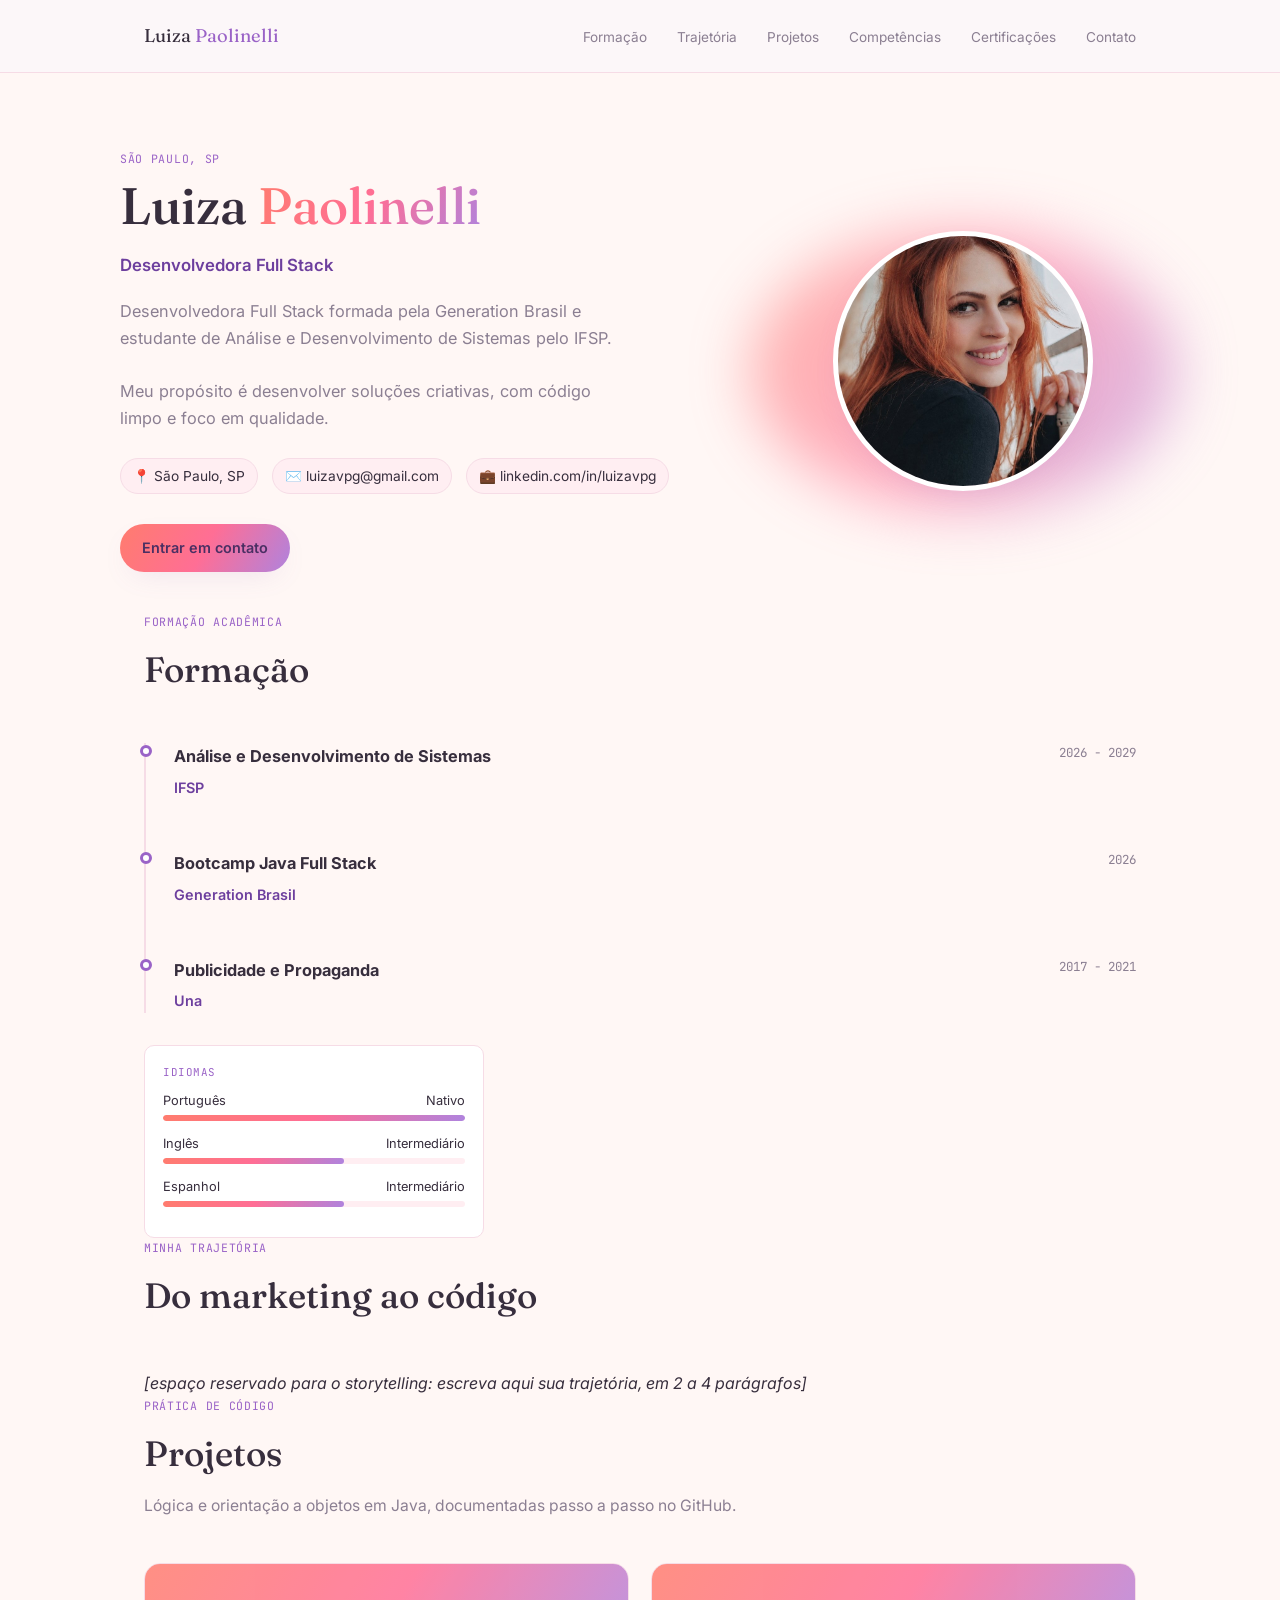
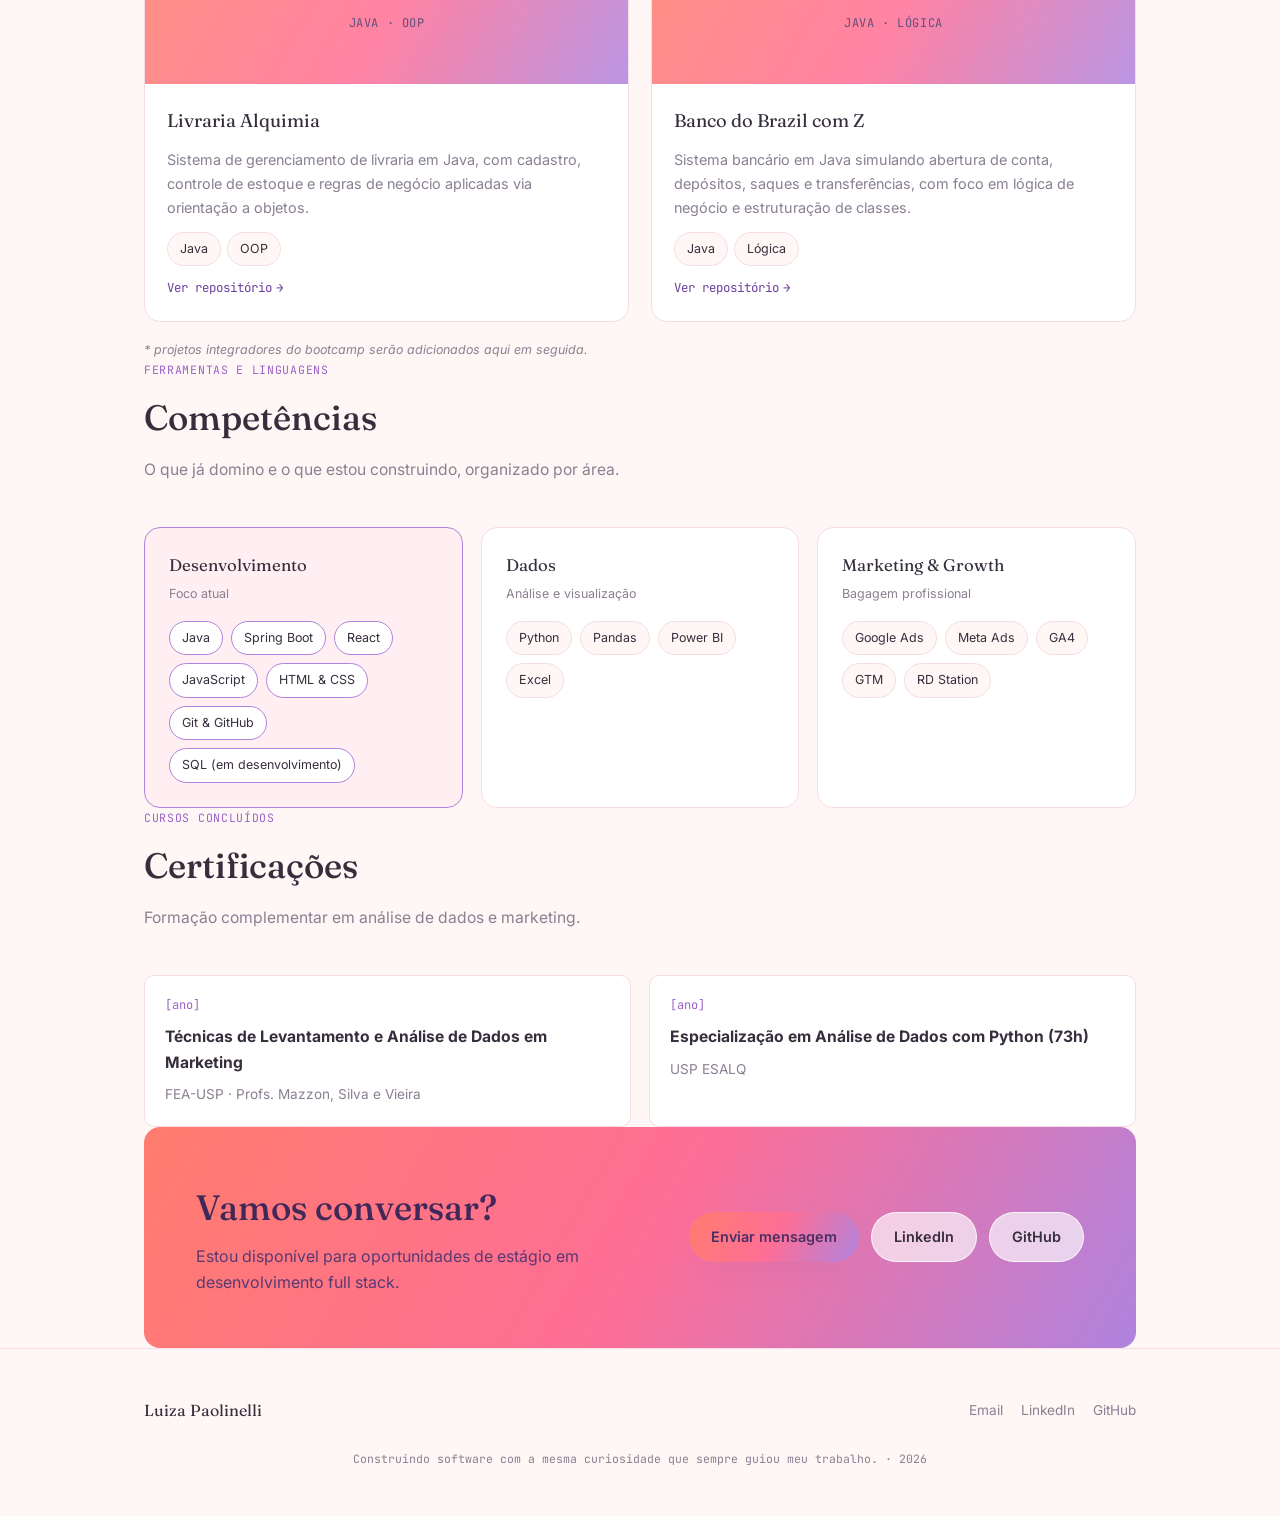
==== commit 19604d29: "6" ====
--- a/index.html
+++ b/index.html
@@ -17,9 +17,8 @@
     <a class="brand" href="#topo">Luiza <span>Paolinelli</span></a>
     <button class="nav-toggle" id="navToggle" aria-label="Abrir menu" aria-expanded="false">☰</button>
     <ul class="nav-links" id="navLinks">
-      <li><a href="#sobre">Sobre</a></li>
-      <li><a href="#experiencia">Experiência</a></li>
       <li><a href="#formacao">Formação</a></li>
+      <li><a href="#trajetoria">Trajetória</a></li>
       <li><a href="#projetos">Projetos</a></li>
       <li><a href="#competencias">Competências</a></li>
       <li><a href="#certificacoes">Certificações</a></li>
@@ -34,7 +33,8 @@
       <span class="eyebrow">São Paulo, SP</span>
       <h1>Luiza <span class="accent">Paolinelli</span></h1>
       <p class="role">Desenvolvedora Full Stack</p>
-      <p class="lede">Desenvolvedora Full Stack em formação, formada pela Generation Brasil e estudante de Análise e Desenvolvimento de Sistemas no IFSP. Minha trajetória em tecnologia conta com mais de 5 anos em marketing digital, com uma visão orientada à estratégia, negócios, inovação e experiência do usuário. Meu propósito é desenvolver soluções criativas, com código limpo e foco em qualidade.</p>
+      <p class="lede">Desenvolvedora Full Stack formada pela Generation Brasil e estudante de Análise e Desenvolvimento de Sistemas pelo IFSP.</p>
+      <p class="lede">Meu propósito é desenvolver soluções criativas, com código limpo e foco em qualidade.</p>
 
       <div class="meta-row">
         <span>📍 São Paulo, SP</span>
@@ -43,167 +43,76 @@
       </div>
 
       <div class="cta-row">
-        <a class="btn btn-primary" href="assets/curriculo.pdf" download>Baixar currículo (PDF)</a>
-        <a class="btn btn-ghost" href="#contato">Entrar em contato</a>
+        <a class="btn btn-primary" href="#contato">Entrar em contato</a>
       </div>
     </div>
 
     <div class="portrait-wrap">
       <div class="portrait-blob" aria-hidden="true"></div>
       <div class="portrait">
-        <img src="assets/images/luiza-paolinelli.jpg" alt="Foto de Luiza Paolinelli">
+        <img src="imagens/luiza-paolinelli.jpg" alt="Foto de Luiza Paolinelli">
       </div>
     </div>
   </div>
 </header>
 
-<section id="sobre" class="wrap reveal">
-  <div class="section-head">
-    <span class="eyebrow">Sobre mim</span>
-    <h2>Rigor analítico aplicado a software</h2>
-    <p class="section-sub">Uma trajetória construída em cima de lógica, dados e organização, hoje aplicada ao desenvolvimento.</p>
-  </div>
-
-  <div class="about-grid">
-    <div class="about-text">
-      <p>Atuo com desenvolvimento full stack, com foco em Java, Spring Boot e React. Minha abordagem é orientada a hipóteses: entender o problema antes de escrever a solução, testar, medir e ajustar.</p>
-      <p>Antes de programar, passei mais de quatro anos planejando e analisando campanhas e dados de performance em agências de marketing, o que reforçou uma disciplina de trabalho baseada em evidências, atenção a detalhes e comunicação clara de resultados.</p>
-      <p>Estou concluindo o bootcamp de Java e React da Generation Brasil (turma Java-85) e iniciando, em agosto de 2026, o tecnólogo em Análise e Desenvolvimento de Sistemas no IFSP Guarulhos. Busco minha primeira oportunidade como desenvolvedora, com interesse especial por sistemas robustos e times que valorizam qualidade de código.</p>
-    </div>
-
-    <div class="info-cards">
-      <div class="info-card">
-        <span class="label">Experiência</span>
-        <span class="value">4+ anos (marketing e dados)</span>
-      </div>
-      <div class="info-card">
-        <span class="label">Área atual</span>
-        <span class="value">Desenvolvimento Full Stack</span>
-      </div>
-      <div class="info-card">
-        <span class="label">Disponibilidade</span>
-        <span class="value">Estágio em desenvolvimento</span>
-      </div>
-      <div class="info-card">
-        <span class="label">Idiomas</span>
-        <div class="lang-bar">
-          <div class="lang-row"><span>Português</span><span>Nativo</span></div>
-          <div class="lang-track"><div class="lang-fill" style="width:100%"></div></div>
-          <div class="lang-row"><span>Inglês</span><span>[nível]</span></div>
-          <div class="lang-track"><div class="lang-fill" style="width:70%"></div></div>
-        </div>
-      </div>
-    </div>
-  </div>
-</section>
-
-<section id="experiencia" class="wrap reveal">
-  <div class="section-head">
-    <span class="eyebrow">Trajetória profissional</span>
-    <h2>Experiência</h2>
-    <p class="section-sub">Anos lidando com dados, ferramentas de análise e otimização orientada a resultados.</p>
+<section id="formacao" class="wrap reveal">
+  <div class="section-head">
+    <span class="eyebrow">Formação acadêmica</span>
+    <h2>Formação</h2>
   </div>
 
   <div class="timeline">
     <div class="timeline-item">
       <div class="timeline-dot"></div>
       <div class="timeline-head">
-        <span class="timeline-role">[Cargo]</span>
-        <span class="timeline-period">[período]</span>
-      </div>
-      <div class="timeline-org">KOMUH</div>
-      <ul>
-        <li>Planejamento e otimização de campanhas de mídia paga (Google Ads, Meta Ads, TikTok Ads).</li>
-        <li>Análise de métricas de performance e construção de relatórios orientados a dados (GA4, GTM).</li>
-      </ul>
+        <span class="timeline-role">Análise e Desenvolvimento de Sistemas</span>
+        <span class="timeline-period">2026 - 2029</span>
+      </div>
+      <div class="timeline-org">IFSP</div>
     </div>
 
     <div class="timeline-item">
       <div class="timeline-dot"></div>
       <div class="timeline-head">
-        <span class="timeline-role">[Cargo]</span>
-        <span class="timeline-period">[período]</span>
-      </div>
-      <div class="timeline-org">Build Growth</div>
-      <ul>
-        <li>Estratégias de aquisição e crescimento, com foco em performance e mídia paga.</li>
-        <li>Gestão de ferramentas de automação e CRM (RD Station, HubSpot).</li>
-      </ul>
+        <span class="timeline-role">Bootcamp Java Full Stack</span>
+        <span class="timeline-period">2026</span>
+      </div>
+      <div class="timeline-org">Generation Brasil</div>
     </div>
 
     <div class="timeline-item">
       <div class="timeline-dot"></div>
       <div class="timeline-head">
-        <span class="timeline-role">[Cargo]</span>
-        <span class="timeline-period">[período]</span>
-      </div>
-      <div class="timeline-org">NC Novos Conceitos Marketing</div>
-      <ul>
-        <li>Planejamento de mídia e execução de campanhas multiplataforma (LinkedIn Ads, Spotify Ads).</li>
-        <li>Construção de dashboards e análises de resultado em Power BI.</li>
-      </ul>
-    </div>
-  </div>
-  <p class="fill-note">* preencha cargos e períodos exatos antes de publicar.</p>
-</section>
-
-<section id="formacao" class="wrap reveal">
-  <div class="section-head">
-    <span class="eyebrow">Formação acadêmica</span>
-    <h2>Formação</h2>
-    <p class="section-sub">Base em estratégia e comunicação, somada à lógica e à engenharia de software.</p>
-  </div>
-
-  <div class="timeline">
-    <div class="timeline-item">
-      <div class="timeline-dot"></div>
-      <div class="timeline-head">
-        <span class="timeline-role">Tecnólogo em Análise e Desenvolvimento de Sistemas</span>
-        <span class="timeline-period">a partir de ago/2026</span>
-      </div>
-      <div class="timeline-org">IFSP · Campus Guarulhos</div>
-      <span class="edu-status">início em agosto</span>
-    </div>
-
-    <div class="timeline-item">
-      <div class="timeline-dot"></div>
-      <div class="timeline-head">
-        <span class="timeline-role">Bootcamp Java e React, turma Java-85</span>
-        <span class="timeline-period">2026</span>
-      </div>
-      <div class="timeline-org">Generation Brasil</div>
-      <span class="edu-status">concluindo</span>
-    </div>
-
-    <div class="timeline-item">
-      <div class="timeline-dot"></div>
-      <div class="timeline-head">
-        <span class="timeline-role">Disciplina de pós-graduação (PPGA, EAD-5838)</span>
-        <span class="timeline-period">[período]</span>
-      </div>
-      <div class="timeline-org">FEA-USP</div>
-      <span class="edu-status">concluída</span>
-    </div>
-
-    <div class="timeline-item">
-      <div class="timeline-dot"></div>
-      <div class="timeline-head">
-        <span class="timeline-role">Especialização em Análise de Dados com Python (73h)</span>
-        <span class="timeline-period">[período]</span>
-      </div>
-      <div class="timeline-org">USP ESALQ</div>
-      <span class="edu-status">concluída</span>
-    </div>
-
-    <div class="timeline-item">
-      <div class="timeline-dot"></div>
-      <div class="timeline-head">
-        <span class="timeline-role">Bacharelado em Publicidade e Propaganda</span>
-        <span class="timeline-period">[período]</span>
-      </div>
-      <div class="timeline-org">[instituição]</div>
-      <span class="edu-status">concluído</span>
-    </div>
+        <span class="timeline-role">Publicidade e Propaganda</span>
+        <span class="timeline-period">2017 - 2021</span>
+      </div>
+      <div class="timeline-org">Una</div>
+    </div>
+  </div>
+
+  <div class="info-card" style="margin-top:32px; max-width:340px;">
+    <span class="label">Idiomas</span>
+    <div class="lang-bar">
+      <div class="lang-row"><span>Português</span><span>Nativo</span></div>
+      <div class="lang-track"><div class="lang-fill" style="width:100%"></div></div>
+      <div class="lang-row"><span>Inglês</span><span>Intermediário</span></div>
+      <div class="lang-track"><div class="lang-fill" style="width:60%"></div></div>
+      <div class="lang-row"><span>Espanhol</span><span>Intermediário</span></div>
+      <div class="lang-track"><div class="lang-fill" style="width:60%"></div></div>
+    </div>
+  </div>
+</section>
+
+<section id="trajetoria" class="wrap reveal">
+  <div class="section-head">
+    <span class="eyebrow">Minha trajetória</span>
+    <h2>Do marketing ao código</h2>
+  </div>
+
+  <div class="about-text">
+    <!-- Espaço reservado para o storytelling da Luiza. Escreva aqui a história da transição, em 2 a 4 parágrafos. -->
+    <p class="fill-note">[espaço reservado para o storytelling: escreva aqui sua trajetória, em 2 a 4 parágrafos]</p>
   </div>
 </section>
 
@@ -316,7 +225,6 @@
       <a class="btn btn-primary" href="mailto:luizavpg@gmail.com">Enviar mensagem</a>
       <a class="btn btn-ghost" href="https://www.linkedin.com/in/luizavpg/" target="_blank" rel="noopener">LinkedIn</a>
       <a class="btn btn-ghost" href="https://github.com/luizavpg-bit" target="_blank" rel="noopener">GitHub</a>
-      <a class="btn btn-ghost" href="assets/curriculo.pdf" download>Baixar CV</a>
     </div>
   </div>
 </section>
--- a/style.css
+++ b/style.css
@@ -0,0 +1,296 @@
+/* =========================================================
+   Luiza Paolinelli, Currículo Online
+   Paleta: rosa bebê, lilás, branco, cinza claro, roxo em detalhes
+   Tipografia: Fraunces (display), Inter (corpo), JetBrains Mono (dados)
+   ========================================================= */
+
+:root{
+  /* cores — paleta enviada pela Luiza */
+  --bg:            #FFF7F5;
+  --surface:       #FFFFFF;
+  --surface-soft:  #FFEEF2;
+  --pink:          #FFDCE7;
+  --pink-strong:   #FF6E95;
+  --lilac:         #F0E4FA;
+  --lilac-strong:  #AF83DE;
+  --coral:         #FF7C6E;
+  --peach:         #FABEA7;
+  --purple:        #9A63C7;
+  --purple-deep:   #6D3F9E;
+  --ink:           #372E3D;
+  --muted:         #8B7F92;
+  --line:          #F6DCE6;
+  --gradient:      linear-gradient(120deg, var(--coral), var(--pink-strong), var(--lilac-strong));
+
+  /* tipografia */
+  --font-display: 'Fraunces', serif;
+  --font-body: 'Inter', sans-serif;
+  --font-mono: 'JetBrains Mono', monospace;
+
+  /* espaçamento */
+  --radius: 16px;
+  --radius-sm: 10px;
+  --shadow: 0 10px 30px -12px rgba(138, 99, 184, 0.18);
+  --shadow-hover: 0 16px 40px -14px rgba(138, 99, 184, 0.28);
+}
+
+*{ margin:0; padding:0; box-sizing:border-box; }
+
+html{ scroll-behavior:smooth; }
+
+body{
+  background: var(--bg);
+  color: var(--ink);
+  font-family: var(--font-body);
+  line-height: 1.65;
+  -webkit-font-smoothing: antialiased;
+}
+
+a{ color:inherit; text-decoration:none; }
+ul{ list-style:none; }
+img{ max-width:100%; display:block; }
+
+.wrap{ max-width: 1040px; margin:0 auto; padding:0 24px; }
+
+.eyebrow{
+  font-family: var(--font-mono);
+  font-size: 0.72rem;
+  letter-spacing: 0.06em;
+  text-transform: uppercase;
+  color: var(--purple);
+  display:block;
+  margin-bottom: 10px;
+}
+
+h1,h2,h3{ font-family: var(--font-display); font-weight:500; color: var(--ink); }
+
+section{ padding: 88px 0; }
+section .section-head{ max-width: 620px; margin-bottom: 44px; }
+h2{ font-size: clamp(1.7rem, 3vw, 2.2rem); margin-bottom: 10px; }
+.section-sub{ color: var(--muted); font-size: 0.98rem; }
+
+.reveal{ opacity:0; transform: translateY(18px); transition: opacity .6s ease, transform .6s ease; }
+.reveal.is-visible{ opacity:1; transform:none; }
+
+/* ---------- NAV ---------- */
+nav{
+  position: sticky; top:0; z-index: 100;
+  background: rgba(252, 247, 250, 0.85);
+  backdrop-filter: blur(10px);
+  border-bottom: 1px solid var(--line);
+}
+nav .wrap{ display:flex; align-items:center; justify-content:space-between; height:72px; }
+.brand{ font-family: var(--font-display); font-size: 1.15rem; color: var(--ink); }
+.brand span{ color: var(--purple); }
+
+.nav-links{ display:flex; gap: 30px; }
+.nav-links a{
+  font-size: 0.85rem; color: var(--muted); position:relative; padding-bottom: 4px;
+  transition: color .2s;
+}
+.nav-links a:hover{ color: var(--purple-deep); }
+.nav-links a::after{
+  content:''; position:absolute; left:0; bottom:0; width:0; height:1px;
+  background: var(--gradient); transition: width .25s ease;
+}
+.nav-links a:hover::after{ width: 100%; }
+
+.nav-toggle{
+  display:none; width: 40px; height: 40px; border-radius: 50%;
+  border: 1px solid var(--line); background: var(--surface);
+  align-items:center; justify-content:center; cursor:pointer; font-size: 1.1rem; color: var(--purple);
+}
+
+@media (max-width: 780px){
+  .nav-links{
+    position:fixed; inset: 72px 16px auto 16px;
+    background: var(--surface); border: 1px solid var(--line); border-radius: var(--radius);
+    flex-direction: column; gap: 0; padding: 8px 20px;
+    box-shadow: var(--shadow);
+    transform: translateY(-10px); opacity:0; pointer-events:none;
+    transition: opacity .2s, transform .2s;
+  }
+  .nav-links.open{ opacity:1; pointer-events:auto; transform:none; }
+  .nav-links li{ border-bottom: 1px solid var(--line); }
+  .nav-links li:last-child{ border-bottom:none; }
+  .nav-links a{ display:block; padding: 14px 0; }
+  .nav-toggle{ display:flex; }
+}
+
+/* ---------- HERO ---------- */
+.hero{ padding: 76px 0 40px; }
+.hero-grid{
+  display:grid; grid-template-columns: 1.2fr 0.8fr; gap: 56px; align-items:center;
+}
+h1{ font-size: clamp(2.3rem, 5vw, 3.2rem); line-height:1.1; margin: 6px 0 18px; }
+h1 .accent{
+  background: var(--gradient); -webkit-background-clip:text; background-clip:text; color:transparent;
+}
+.role{ font-size: 1.05rem; color: var(--purple-deep); font-weight: 600; margin-bottom: 18px; }
+.lede{ color: var(--muted); font-size: 1.02rem; max-width: 50ch; margin-bottom: 26px; }
+
+.meta-row{ display:flex; flex-wrap:wrap; gap: 10px 14px; margin-bottom: 30px; font-size: 0.86rem; }
+.meta-row span{
+  display:inline-flex; align-items:center; gap:6px;
+  background: var(--surface-soft); border: 1px solid var(--line);
+  padding: 6px 12px; border-radius: 999px; color: var(--ink);
+}
+
+.cta-row{ display:flex; flex-wrap:wrap; gap: 14px; }
+.btn{
+  font-size: 0.9rem; font-weight: 600; padding: 12px 22px; border-radius: 999px;
+  transition: transform .2s ease, box-shadow .2s ease;
+  display:inline-flex; align-items:center; gap: 8px;
+}
+.btn-primary{ background: var(--gradient); color: #4A2F63; box-shadow: var(--shadow); }
+.btn-primary:hover{ transform: translateY(-2px); box-shadow: var(--shadow-hover); }
+.btn-ghost{ background: var(--surface); border: 1px solid var(--line); color: var(--ink); }
+.btn-ghost:hover{ border-color: var(--purple); color: var(--purple-deep); }
+
+.portrait-wrap{ position: relative; display:flex; justify-content:center; }
+.portrait-blob{
+  position:absolute; width: 108%; height: 108%; border-radius: 50%;
+  background: var(--gradient); filter: blur(30px); opacity: 0.55; z-index:0;
+}
+.portrait{
+  position: relative; z-index:1; width: 260px; height: 260px; border-radius: 50%;
+  overflow:hidden; border: 5px solid var(--surface); box-shadow: var(--shadow);
+  background: var(--surface-soft);
+}
+.portrait img{ width:100%; height:100%; object-fit:cover; }
+
+@media (max-width: 860px){
+  .hero-grid{ grid-template-columns: 1fr; text-align:center; }
+  .meta-row, .cta-row{ justify-content:center; }
+  .portrait-wrap{ order:-1; }
+  .lede{ margin-left:auto; margin-right:auto; }
+}
+
+/* ---------- SOBRE ---------- */
+.about-grid{ display:grid; grid-template-columns: 1.3fr 1fr; gap: 48px; align-items:start; }
+.about-text p{ color: var(--ink); margin-bottom: 16px; font-size: 1rem; }
+.about-text p:last-child{ margin-bottom:0; }
+
+.info-cards{ display:grid; grid-template-columns: 1fr 1fr; gap: 14px; }
+.info-card{
+  background: var(--surface); border: 1px solid var(--line); border-radius: var(--radius-sm);
+  padding: 18px; transition: transform .2s, box-shadow .2s;
+}
+.info-card:hover{ transform: translateY(-3px); box-shadow: var(--shadow); }
+.info-card .label{ font-family: var(--font-mono); font-size: 0.68rem; color: var(--purple); text-transform:uppercase; letter-spacing:.05em; margin-bottom: 6px; display:block; }
+.info-card .value{ font-weight:600; font-size: 0.98rem; }
+
+.lang-bar{ margin-top: 8px; }
+.lang-row{ display:flex; justify-content:space-between; font-size: 0.8rem; margin-bottom: 4px; }
+.lang-track{ height: 6px; border-radius: 4px; background: var(--surface-soft); overflow:hidden; margin-bottom: 12px; }
+.lang-fill{ height:100%; border-radius: 4px; background: var(--gradient); }
+
+@media (max-width: 860px){ .about-grid{ grid-template-columns: 1fr; } }
+
+/* ---------- TIMELINE (Experiência / Formação) ---------- */
+.timeline{ position:relative; padding-left: 28px; border-left: 2px solid var(--line); }
+.timeline-item{ position:relative; padding-bottom: 40px; }
+.timeline-item:last-child{ padding-bottom:0; }
+.timeline-dot{
+  position:absolute; left: -34px; top: 2px; width: 12px; height:12px; border-radius:50%;
+  background: var(--surface); border: 3px solid var(--purple);
+}
+.timeline-head{ display:flex; flex-wrap:wrap; justify-content:space-between; gap:6px; margin-bottom: 6px; }
+.timeline-role{ font-weight:700; font-size: 1.02rem; }
+.timeline-period{ font-family: var(--font-mono); font-size: 0.78rem; color: var(--muted); }
+.timeline-org{ color: var(--purple-deep); font-weight:600; font-size: 0.9rem; margin-bottom: 10px; }
+.timeline-item ul{ color: var(--muted); font-size: 0.92rem; display:flex; flex-direction:column; gap: 6px; }
+.timeline-item ul li{ padding-left: 16px; position:relative; }
+.timeline-item ul li::before{ content:'•'; position:absolute; left:0; color: var(--lilac-strong); }
+.fill-note{ margin-top: 18px; font-size: 0.78rem; color: var(--muted); font-style: italic; }
+
+.edu-status{
+  display:inline-block; font-family: var(--font-mono); font-size: 0.68rem;
+  padding: 3px 10px; border-radius: 999px; margin-top: 8px;
+  background: var(--surface-soft); color: var(--purple-deep); border: 1px solid var(--line);
+}
+
+/* ---------- PROJETOS ---------- */
+.project-grid{ display:grid; grid-template-columns: repeat(2, 1fr); gap: 22px; }
+.project-card{
+  background: var(--surface); border: 1px solid var(--line); border-radius: var(--radius);
+  overflow:hidden; display:flex; flex-direction:column;
+  transition: transform .25s ease, box-shadow .25s ease, border-color .25s ease;
+}
+.project-card:hover{ transform: translateY(-4px); box-shadow: var(--shadow-hover); border-color: var(--lilac-strong); }
+.project-thumb{
+  height: 120px; background: var(--gradient); opacity: 0.85;
+  display:flex; align-items:center; justify-content:center;
+  font-family: var(--font-mono); color: #4A2F63; font-size: 0.75rem; letter-spacing: .05em;
+}
+.project-body{ padding: 22px; display:flex; flex-direction:column; gap: 12px; flex:1; }
+.project-title{ font-family: var(--font-display); font-size: 1.15rem; }
+.project-desc{ color: var(--muted); font-size: 0.9rem; flex:1; }
+.project-tags{ display:flex; flex-wrap:wrap; gap: 6px; }
+.project-link{
+  font-family: var(--font-mono); font-size: 0.78rem; color: var(--purple-deep);
+  display:inline-flex; align-items:center; gap: 4px;
+}
+.project-link::after{ content:'→'; transition: transform .2s; }
+.project-card:hover .project-link::after{ transform: translateX(4px); }
+
+@media (max-width: 780px){ .project-grid{ grid-template-columns: 1fr; } }
+
+/* ---------- COMPETÊNCIAS ---------- */
+.skills-grid{ display:grid; grid-template-columns: repeat(3, 1fr); gap: 18px; }
+.skills-card{
+  background: var(--surface); border: 1px solid var(--line); border-radius: var(--radius);
+  padding: 24px;
+}
+.skills-card.primary{ background: var(--surface-soft); border-color: var(--lilac-strong); }
+.skills-card-title{ font-family: var(--font-display); font-size: 1.05rem; margin-bottom: 4px; }
+.skills-card-sub{ font-size: 0.78rem; color: var(--muted); margin-bottom: 16px; }
+.chip-row{ display:flex; flex-wrap:wrap; gap: 8px; }
+.chip{
+  font-size: 0.78rem; padding: 6px 12px; border-radius: 999px;
+  background: var(--bg); border: 1px solid var(--line); color: var(--ink);
+}
+.skills-card.primary .chip{ background: var(--surface); border-color: var(--lilac-strong); }
+
+@media (max-width: 900px){ .skills-grid{ grid-template-columns: 1fr; } }
+
+/* ---------- CERTIFICAÇÕES ---------- */
+.cert-grid{ display:grid; grid-template-columns: repeat(2, 1fr); gap: 18px; }
+.cert-card{
+  background: var(--surface); border: 1px solid var(--line); border-radius: var(--radius-sm);
+  padding: 20px; display:flex; flex-direction:column; gap: 8px;
+  transition: box-shadow .2s, transform .2s;
+}
+.cert-card:hover{ box-shadow: var(--shadow); transform: translateY(-2px); }
+.cert-name{ font-weight: 700; font-size: 0.98rem; }
+.cert-meta{ color: var(--muted); font-size: 0.85rem; }
+.cert-year{ font-family: var(--font-mono); font-size: 0.75rem; color: var(--purple); }
+
+@media (max-width: 780px){ .cert-grid{ grid-template-columns: 1fr; } }
+
+/* ---------- CONTATO ---------- */
+.contact-box{
+  background: var(--gradient); border-radius: var(--radius);
+  padding: 52px; display:flex; flex-wrap:wrap; justify-content:space-between; align-items:center; gap: 24px;
+}
+.contact-box h2{ color: #40295A; margin-bottom: 6px; }
+.contact-box p{ color: #573A73; max-width: 42ch; }
+.contact-actions{ display:flex; flex-wrap:wrap; gap: 12px; }
+.contact-actions .btn-ghost{ background: rgba(255,255,255,0.65); border-color: rgba(255,255,255,0.8); }
+
+/* ---------- FOOTER ---------- */
+footer{ padding: 48px 0; border-top: 1px solid var(--line); }
+.footer-grid{ display:flex; flex-wrap:wrap; justify-content:space-between; align-items:center; gap: 16px; }
+.footer-links{ display:flex; gap: 18px; font-size: 0.85rem; }
+.footer-links a{ color: var(--muted); transition: color .2s; }
+.footer-links a:hover{ color: var(--purple-deep); }
+.footer-note{ font-family: var(--font-mono); font-size: 0.72rem; color: var(--muted); text-align: center; width:100%; margin-top: 10px; }
+
+::selection{ background: var(--lilac-strong); color: #3A2E4D; }
+a:focus-visible, button:focus-visible{ outline: 2px solid var(--purple); outline-offset: 3px; }
+
+@media (prefers-reduced-motion: reduce){
+  html{ scroll-behavior:auto; }
+  *{ transition:none !important; animation:none !important; }
+  .reveal{ opacity:1; transform:none; }
+}
